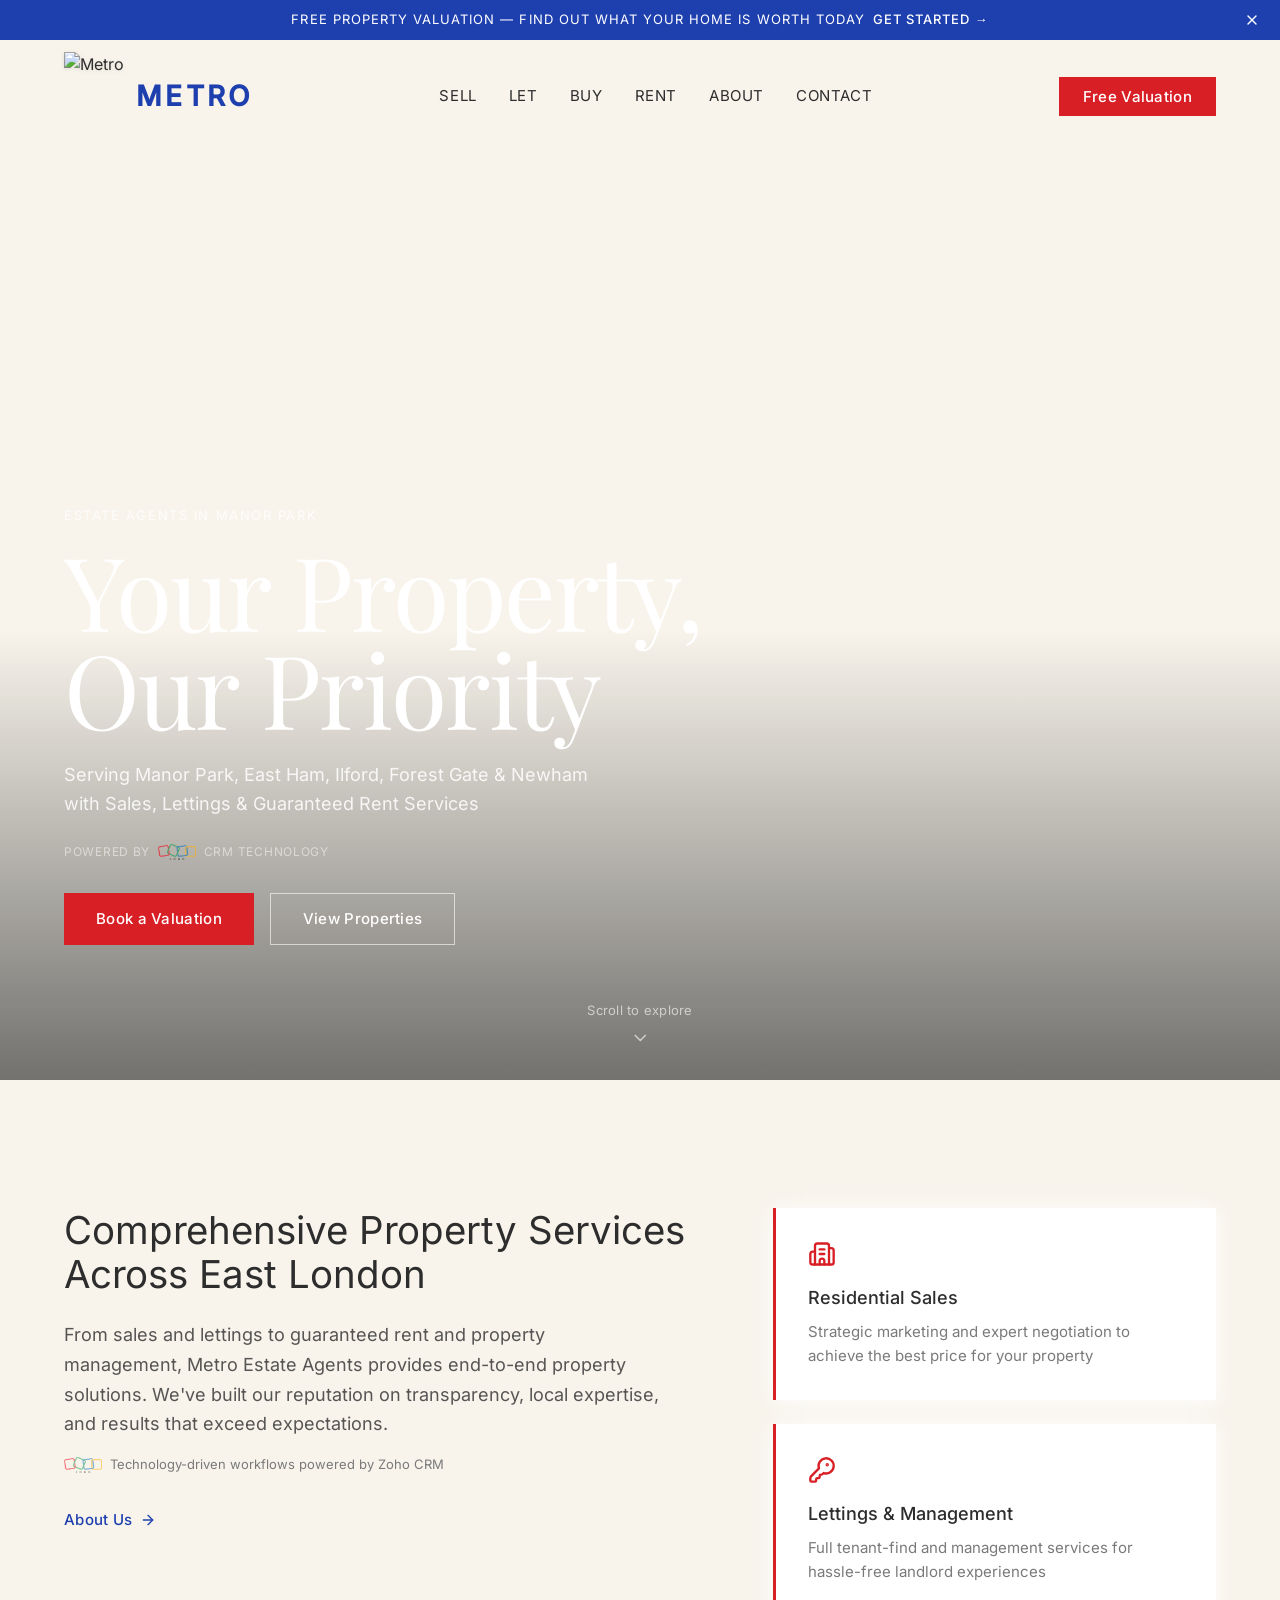
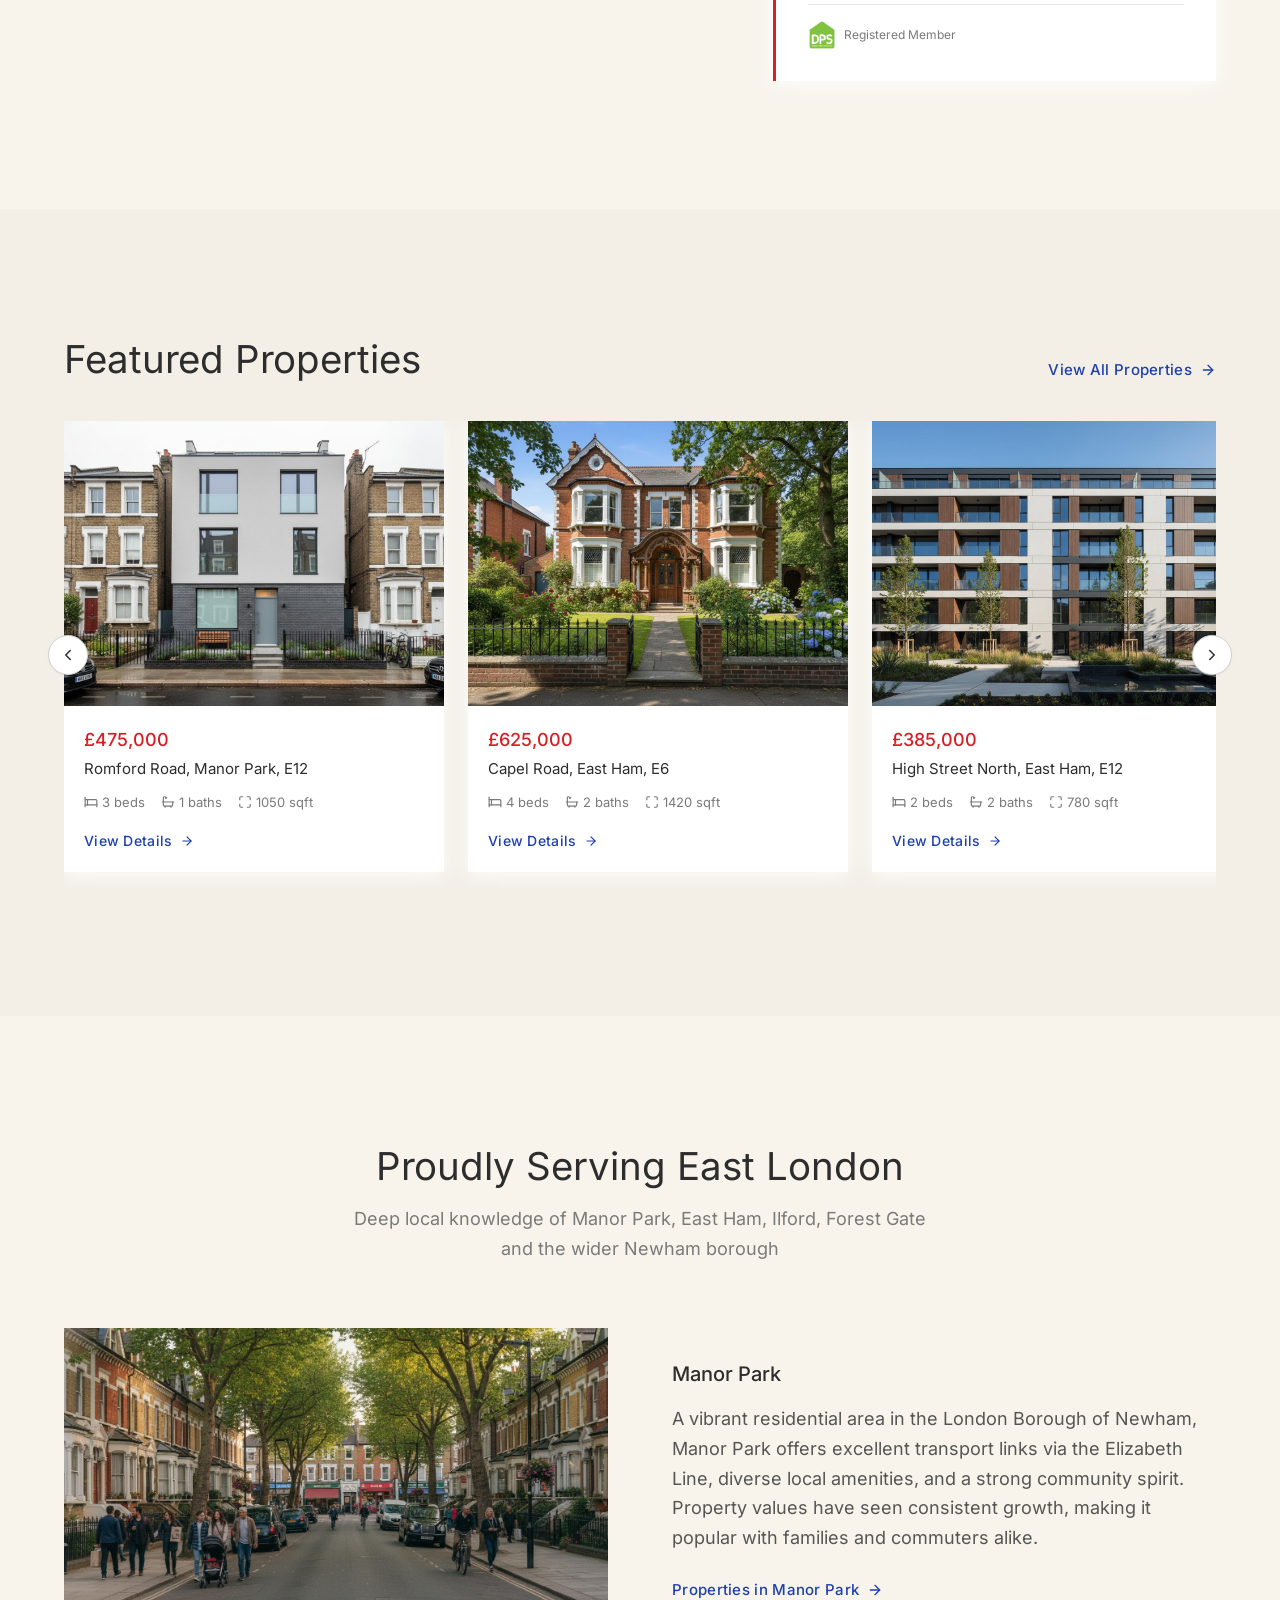
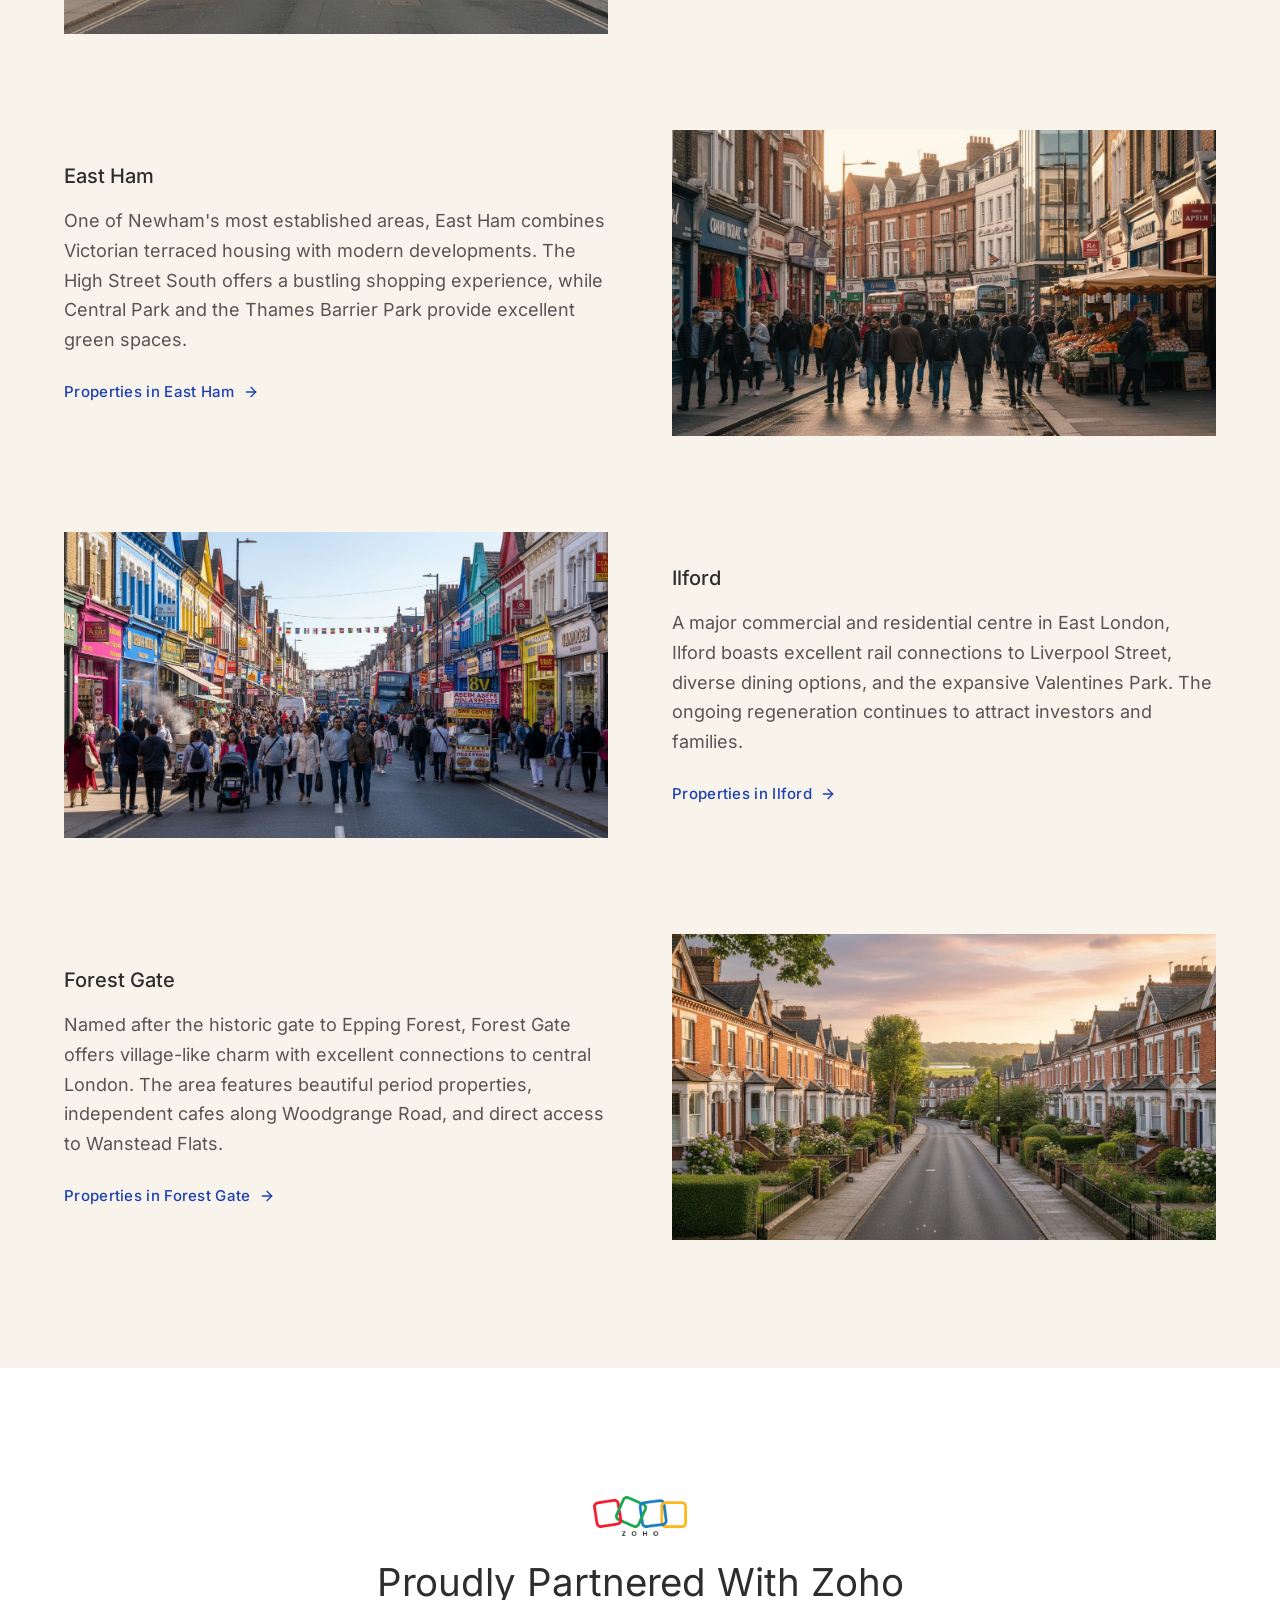
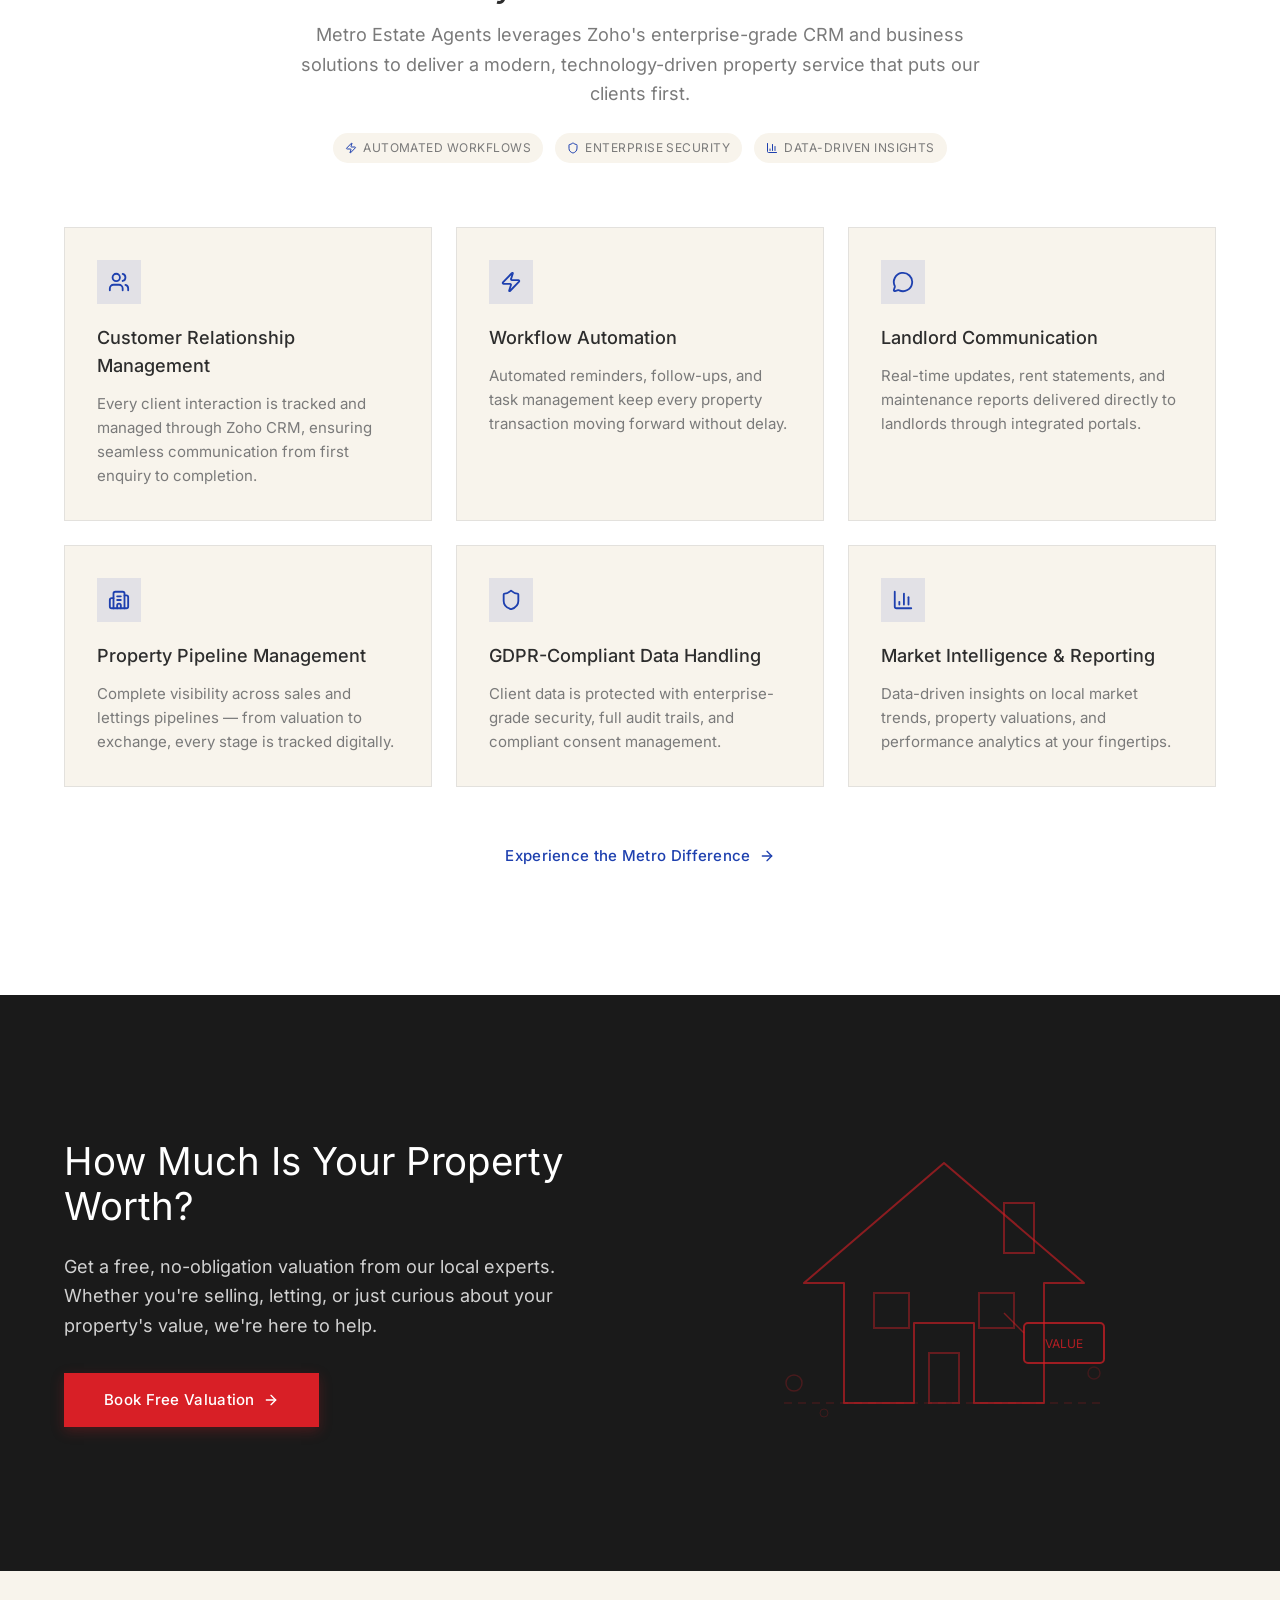
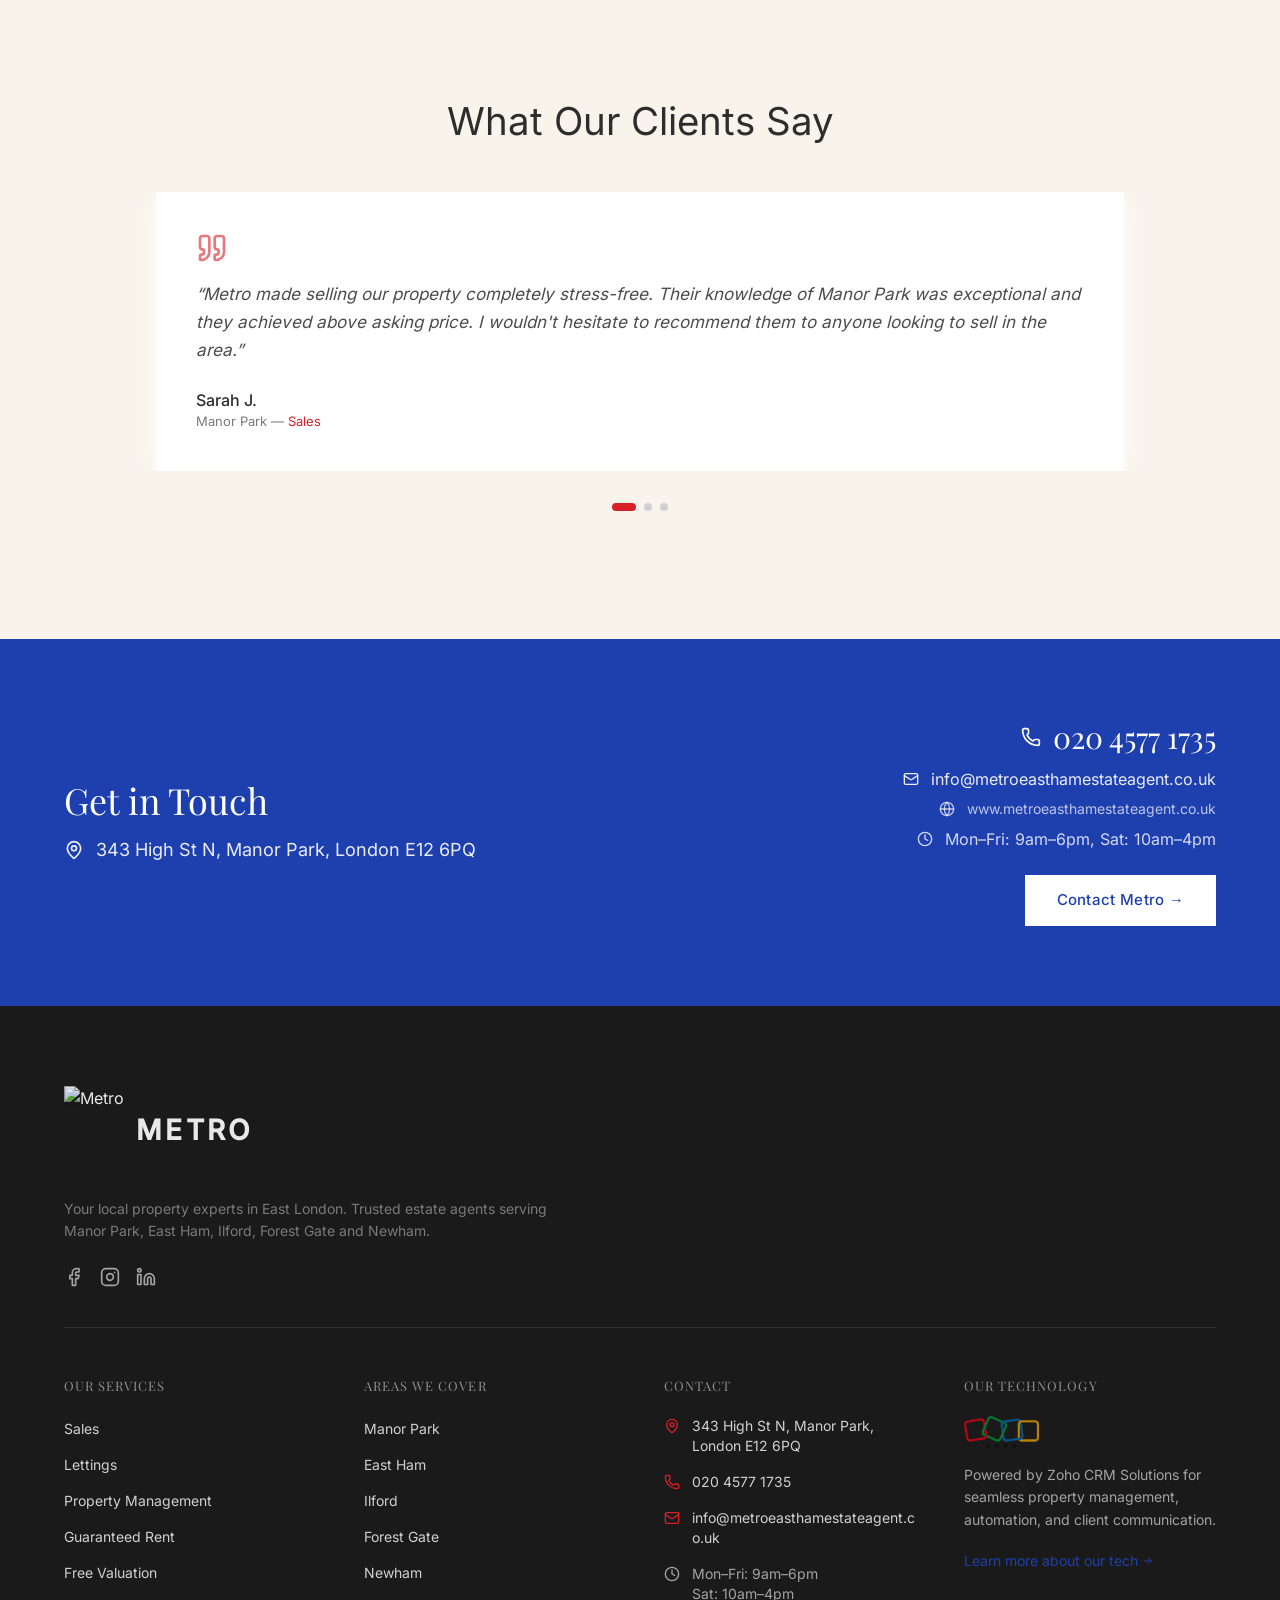
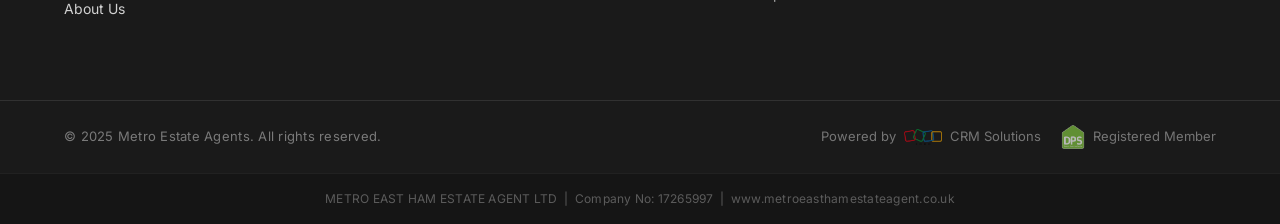
==== index.html @ 307a13f1 "Add files via upload" ====
<!doctype html>
<html lang="en">
  <head>
    <meta charset="UTF-8" />
    <meta name="viewport" content="width=device-width, initial-scale=1.0" />
    <title>Metro Estate Agents | www.metroeasthamestateagent.co.uk</title>
    <meta name="description" content="Metro Estate Agents - Guaranteed Rent Specialists serving Manor Park, East Ham, Ilford, Forest Gate & Newham. Sales, Lettings, Property Management." />
    <script type="module" crossorigin src="./assets/index-DKEzWFRJ.js"></script>
    <link rel="stylesheet" crossorigin href="./assets/index-CLXKfXa1.css">
  </head>
  <body>
    <div id="root"></div>
  </body>
</html>
---- assets/index-CLXKfXa1.css ----
@font-face{font-family:Playfair Display;font-style:normal;font-display:swap;font-weight:400;src:url(./playfair-display-cyrillic-400-normal-CjW2EstV.woff2) format("woff2"),url(./playfair-display-cyrillic-400-normal-ZiRag6zj.woff) format("woff");unicode-range:U+0301,U+0400-045F,U+0490-0491,U+04B0-04B1,U+2116}@font-face{font-family:Playfair Display;font-style:normal;font-display:swap;font-weight:400;src:url(./playfair-display-vietnamese-400-normal-BV2APVTb.woff2) format("woff2"),url(./playfair-display-vietnamese-400-normal-BbvUAu4N.woff) format("woff");unicode-range:U+0102-0103,U+0110-0111,U+0128-0129,U+0168-0169,U+01A0-01A1,U+01AF-01B0,U+0300-0301,U+0303-0304,U+0308-0309,U+0323,U+0329,U+1EA0-1EF9,U+20AB}@font-face{font-family:Playfair Display;font-style:normal;font-display:swap;font-weight:400;src:url(./playfair-display-latin-ext-400-normal-BxlSGspa.woff2) format("woff2"),url(./playfair-display-latin-ext-400-normal-qdZwdvNS.woff) format("woff");unicode-range:U+0100-02BA,U+02BD-02C5,U+02C7-02CC,U+02CE-02D7,U+02DD-02FF,U+0304,U+0308,U+0329,U+1D00-1DBF,U+1E00-1E9F,U+1EF2-1EFF,U+2020,U+20A0-20AB,U+20AD-20C0,U+2113,U+2C60-2C7F,U+A720-A7FF}@font-face{font-family:Playfair Display;font-style:normal;font-display:swap;font-weight:400;src:url(./playfair-display-latin-400-normal-CFtfchNt.woff2) format("woff2"),url(./playfair-display-latin-400-normal-DHYHbkg3.woff) format("woff");unicode-range:U+0000-00FF,U+0131,U+0152-0153,U+02BB-02BC,U+02C6,U+02DA,U+02DC,U+0304,U+0308,U+0329,U+2000-206F,U+20AC,U+2122,U+2191,U+2193,U+2212,U+2215,U+FEFF,U+FFFD}@font-face{font-family:Inter;font-style:normal;font-display:swap;font-weight:400;src:url(./inter-cyrillic-ext-400-normal-BQZuk6qB.woff2) format("woff2"),url(./inter-cyrillic-ext-400-normal-DQukG94-.woff) format("woff");unicode-range:U+0460-052F,U+1C80-1C8A,U+20B4,U+2DE0-2DFF,U+A640-A69F,U+FE2E-FE2F}@font-face{font-family:Inter;font-style:normal;font-display:swap;font-weight:400;src:url(./inter-cyrillic-400-normal-obahsSVq.woff2) format("woff2"),url(./inter-cyrillic-400-normal-HOLc17fK.woff) format("woff");unicode-range:U+0301,U+0400-045F,U+0490-0491,U+04B0-04B1,U+2116}@font-face{font-family:Inter;font-style:normal;font-display:swap;font-weight:400;src:url(./inter-greek-ext-400-normal-DGGRlc-M.woff2) format("woff2"),url(./inter-greek-ext-400-normal-KugGGMne.woff) format("woff");unicode-range:U+1F00-1FFF}@font-face{font-family:Inter;font-style:normal;font-display:swap;font-weight:400;src:url(./inter-greek-400-normal-B4URO6DV.woff2) format("woff2"),url(./inter-greek-400-normal-q2sYcFCs.woff) format("woff");unicode-range:U+0370-0377,U+037A-037F,U+0384-038A,U+038C,U+038E-03A1,U+03A3-03FF}@font-face{font-family:Inter;font-style:normal;font-display:swap;font-weight:400;src:url(./inter-vietnamese-400-normal-DMkecbls.woff2) format("woff2"),url(./inter-vietnamese-400-normal-Bbgyi5SW.woff) format("woff");unicode-range:U+0102-0103,U+0110-0111,U+0128-0129,U+0168-0169,U+01A0-01A1,U+01AF-01B0,U+0300-0301,U+0303-0304,U+0308-0309,U+0323,U+0329,U+1EA0-1EF9,U+20AB}@font-face{font-family:Inter;font-style:normal;font-display:swap;font-weight:400;src:url(./inter-latin-ext-400-normal-C1nco2VV.woff2) format("woff2"),url(./inter-latin-ext-400-normal-77YHD8bZ.woff) format("woff");unicode-range:U+0100-02BA,U+02BD-02C5,U+02C7-02CC,U+02CE-02D7,U+02DD-02FF,U+0304,U+0308,U+0329,U+1D00-1DBF,U+1E00-1E9F,U+1EF2-1EFF,U+2020,U+20A0-20AB,U+20AD-20C0,U+2113,U+2C60-2C7F,U+A720-A7FF}@font-face{font-family:Inter;font-style:normal;font-display:swap;font-weight:400;src:url(./inter-latin-400-normal-C38fXH4l.woff2) format("woff2"),url(./inter-latin-400-normal-CyCys3Eg.woff) format("woff");unicode-range:U+0000-00FF,U+0131,U+0152-0153,U+02BB-02BC,U+02C6,U+02DA,U+02DC,U+0304,U+0308,U+0329,U+2000-206F,U+20AC,U+2122,U+2191,U+2193,U+2212,U+2215,U+FEFF,U+FFFD}@font-face{font-family:Inter;font-style:normal;font-display:swap;font-weight:500;src:url(./inter-cyrillic-ext-500-normal-B0yAr1jD.woff2) format("woff2"),url(./inter-cyrillic-ext-500-normal-BmqWE9Dz.woff) format("woff");unicode-range:U+0460-052F,U+1C80-1C8A,U+20B4,U+2DE0-2DFF,U+A640-A69F,U+FE2E-FE2F}@font-face{font-family:Inter;font-style:normal;font-display:swap;font-weight:500;src:url(./inter-cyrillic-500-normal-BasfLYem.woff2) format("woff2"),url(./inter-cyrillic-500-normal-CxZf_p3X.woff) format("woff");unicode-range:U+0301,U+0400-045F,U+0490-0491,U+04B0-04B1,U+2116}@font-face{font-family:Inter;font-style:normal;font-display:swap;font-weight:500;src:url(./inter-greek-ext-500-normal-C4iEst2y.woff2) format("woff2"),url(./inter-greek-ext-500-normal-2j5mBUwD.woff) format("woff");unicode-range:U+1F00-1FFF}@font-face{font-family:Inter;font-style:normal;font-display:swap;font-weight:500;src:url(./inter-greek-500-normal-BIZE56-Y.woff2) format("woff2"),url(./inter-greek-500-normal-Xzm54t5V.woff) format("woff");unicode-range:U+0370-0377,U+037A-037F,U+0384-038A,U+038C,U+038E-03A1,U+03A3-03FF}@font-face{font-family:Inter;font-style:normal;font-display:swap;font-weight:500;src:url(./inter-vietnamese-500-normal-DOriooB6.woff2) format("woff2"),url(./inter-vietnamese-500-normal-mJboJaSs.woff) format("woff");unicode-range:U+0102-0103,U+0110-0111,U+0128-0129,U+0168-0169,U+01A0-01A1,U+01AF-01B0,U+0300-0301,U+0303-0304,U+0308-0309,U+0323,U+0329,U+1EA0-1EF9,U+20AB}@font-face{font-family:Inter;font-style:normal;font-display:swap;font-weight:500;src:url(./inter-latin-ext-500-normal-CV4jyFjo.woff2) format("woff2"),url(./inter-latin-ext-500-normal-BxGbmqWO.woff) format("woff");unicode-range:U+0100-02BA,U+02BD-02C5,U+02C7-02CC,U+02CE-02D7,U+02DD-02FF,U+0304,U+0308,U+0329,U+1D00-1DBF,U+1E00-1E9F,U+1EF2-1EFF,U+2020,U+20A0-20AB,U+20AD-20C0,U+2113,U+2C60-2C7F,U+A720-A7FF}@font-face{font-family:Inter;font-style:normal;font-display:swap;font-weight:500;src:url(./inter-latin-500-normal-Cerq10X2.woff2) format("woff2"),url(./inter-latin-500-normal-BL9OpVg8.woff) format("woff");unicode-range:U+0000-00FF,U+0131,U+0152-0153,U+02BB-02BC,U+02C6,U+02DA,U+02DC,U+0304,U+0308,U+0329,U+2000-206F,U+20AC,U+2122,U+2191,U+2193,U+2212,U+2215,U+FEFF,U+FFFD}*,:before,:after{--tw-border-spacing-x: 0;--tw-border-spacing-y: 0;--tw-translate-x: 0;--tw-translate-y: 0;--tw-rotate: 0;--tw-skew-x: 0;--tw-skew-y: 0;--tw-scale-x: 1;--tw-scale-y: 1;--tw-pan-x: ;--tw-pan-y: ;--tw-pinch-zoom: ;--tw-scroll-snap-strictness: proximity;--tw-gradient-from-position: ;--tw-gradient-via-position: ;--tw-gradient-to-position: ;--tw-ordinal: ;--tw-slashed-zero: ;--tw-numeric-figure: ;--tw-numeric-spacing: ;--tw-numeric-fraction: ;--tw-ring-inset: ;--tw-ring-offset-width: 0px;--tw-ring-offset-color: #fff;--tw-ring-color: rgb(59 130 246 / .5);--tw-ring-offset-shadow: 0 0 #0000;--tw-ring-shadow: 0 0 #0000;--tw-shadow: 0 0 #0000;--tw-shadow-colored: 0 0 #0000;--tw-blur: ;--tw-brightness: ;--tw-contrast: ;--tw-grayscale: ;--tw-hue-rotate: ;--tw-invert: ;--tw-saturate: ;--tw-sepia: ;--tw-drop-shadow: ;--tw-backdrop-blur: ;--tw-backdrop-brightness: ;--tw-backdrop-contrast: ;--tw-backdrop-grayscale: ;--tw-backdrop-hue-rotate: ;--tw-backdrop-invert: ;--tw-backdrop-opacity: ;--tw-backdrop-saturate: ;--tw-backdrop-sepia: ;--tw-contain-size: ;--tw-contain-layout: ;--tw-contain-paint: ;--tw-contain-style: }::backdrop{--tw-border-spacing-x: 0;--tw-border-spacing-y: 0;--tw-translate-x: 0;--tw-translate-y: 0;--tw-rotate: 0;--tw-skew-x: 0;--tw-skew-y: 0;--tw-scale-x: 1;--tw-scale-y: 1;--tw-pan-x: ;--tw-pan-y: ;--tw-pinch-zoom: ;--tw-scroll-snap-strictness: proximity;--tw-gradient-from-position: ;--tw-gradient-via-position: ;--tw-gradient-to-position: ;--tw-ordinal: ;--tw-slashed-zero: ;--tw-numeric-figure: ;--tw-numeric-spacing: ;--tw-numeric-fraction: ;--tw-ring-inset: ;--tw-ring-offset-width: 0px;--tw-ring-offset-color: #fff;--tw-ring-color: rgb(59 130 246 / .5);--tw-ring-offset-shadow: 0 0 #0000;--tw-ring-shadow: 0 0 #0000;--tw-shadow: 0 0 #0000;--tw-shadow-colored: 0 0 #0000;--tw-blur: ;--tw-brightness: ;--tw-contrast: ;--tw-grayscale: ;--tw-hue-rotate: ;--tw-invert: ;--tw-saturate: ;--tw-sepia: ;--tw-drop-shadow: ;--tw-backdrop-blur: ;--tw-backdrop-brightness: ;--tw-backdrop-contrast: ;--tw-backdrop-grayscale: ;--tw-backdrop-hue-rotate: ;--tw-backdrop-invert: ;--tw-backdrop-opacity: ;--tw-backdrop-saturate: ;--tw-backdrop-sepia: ;--tw-contain-size: ;--tw-contain-layout: ;--tw-contain-paint: ;--tw-contain-style: }*,:before,:after{box-sizing:border-box;border-width:0;border-style:solid;border-color:#e5e7eb}:before,:after{--tw-content: ""}html,:host{line-height:1.5;-webkit-text-size-adjust:100%;-moz-tab-size:4;-o-tab-size:4;tab-size:4;font-family:ui-sans-serif,system-ui,sans-serif,"Apple Color Emoji","Segoe UI Emoji",Segoe UI Symbol,"Noto Color Emoji";font-feature-settings:normal;font-variation-settings:normal;-webkit-tap-highlight-color:transparent}body{margin:0;line-height:inherit}hr{height:0;color:inherit;border-top-width:1px}abbr:where([title]){-webkit-text-decoration:underline dotted;text-decoration:underline dotted}h1,h2,h3,h4,h5,h6{font-size:inherit;font-weight:inherit}a{color:inherit;text-decoration:inherit}b,strong{font-weight:bolder}code,kbd,samp,pre{font-family:ui-monospace,SFMono-Regular,Menlo,Monaco,Consolas,Liberation Mono,Courier New,monospace;font-feature-settings:normal;font-variation-settings:normal;font-size:1em}small{font-size:80%}sub,sup{font-size:75%;line-height:0;position:relative;vertical-align:baseline}sub{bottom:-.25em}sup{top:-.5em}table{text-indent:0;border-color:inherit;border-collapse:collapse}button,input,optgroup,select,textarea{font-family:inherit;font-feature-settings:inherit;font-variation-settings:inherit;font-size:100%;font-weight:inherit;line-height:inherit;letter-spacing:inherit;color:inherit;margin:0;padding:0}button,select{text-transform:none}button,input:where([type=button]),input:where([type=reset]),input:where([type=submit]){-webkit-appearance:button;background-color:transparent;background-image:none}:-moz-focusring{outline:auto}:-moz-ui-invalid{box-shadow:none}progress{vertical-align:baseline}::-webkit-inner-spin-button,::-webkit-outer-spin-button{height:auto}[type=search]{-webkit-appearance:textfield;outline-offset:-2px}::-webkit-search-decoration{-webkit-appearance:none}::-webkit-file-upload-button{-webkit-appearance:button;font:inherit}summary{display:list-item}blockquote,dl,dd,h1,h2,h3,h4,h5,h6,hr,figure,p,pre{margin:0}fieldset{margin:0;padding:0}legend{padding:0}ol,ul,menu{list-style:none;margin:0;padding:0}dialog{padding:0}textarea{resize:vertical}input::-moz-placeholder,textarea::-moz-placeholder{opacity:1;color:#9ca3af}input::placeholder,textarea::placeholder{opacity:1;color:#9ca3af}button,[role=button]{cursor:pointer}:disabled{cursor:default}img,svg,video,canvas,audio,iframe,embed,object{display:block;vertical-align:middle}img,video{max-width:100%;height:auto}[hidden]:where(:not([hidden=until-found])){display:none}:root{--background: 40 33% 95%;--foreground: 0 0% 18%;--card: 0 0% 100%;--card-foreground: 0 0% 18%;--popover: 0 0% 100%;--popover-foreground: 0 0% 18%;--primary: 358 77% 48%;--primary-foreground: 0 0% 100%;--secondary: 40 20% 90%;--secondary-foreground: 0 0% 18%;--muted: 40 20% 90%;--muted-foreground: 0 0% 48%;--accent: 224 76% 40%;--accent-foreground: 0 0% 100%;--destructive: 0 84.2% 60.2%;--destructive-foreground: 0 0% 98%;--border: 0 0% 82%;--input: 0 0% 82%;--ring: 358 77% 48%;--radius: .125rem;--sidebar-background: 0 0% 98%;--sidebar-foreground: 0 0% 18%;--sidebar-primary: 358 77% 48%;--sidebar-primary-foreground: 0 0% 100%;--sidebar-accent: 224 76% 40%;--sidebar-accent-foreground: 0 0% 100%;--sidebar-border: 0 0% 82%;--sidebar-ring: 358 77% 48%}body{--tw-bg-opacity: 1;background-color:rgb(248 244 236 / var(--tw-bg-opacity, 1));font-family:Inter,sans-serif;--tw-text-opacity: 1;color:rgb(45 45 45 / var(--tw-text-opacity, 1));-webkit-font-smoothing:antialiased;-moz-osx-font-smoothing:grayscale;overflow-x:hidden}h1,h2,h3,h4,h5,h6{font-family:Playfair Display,serif}::-moz-selection{background-color:#1e40af33}::selection{background-color:#1e40af33}.\!container{width:100%!important}.container{width:100%}@media(min-width:640px){.\!container{max-width:640px!important}.container{max-width:640px}}@media(min-width:768px){.\!container{max-width:768px!important}.container{max-width:768px}}@media(min-width:1024px){.\!container{max-width:1024px!important}.container{max-width:1024px}}@media(min-width:1280px){.\!container{max-width:1280px!important}.container{max-width:1280px}}@media(min-width:1536px){.\!container{max-width:1536px!important}.container{max-width:1536px}}.section-padding{padding-top:clamp(5rem,10vw,10rem);padding-bottom:clamp(5rem,10vw,10rem)}.page-padding{padding-left:clamp(1.5rem,5vw,6rem);padding-right:clamp(1.5rem,5vw,6rem)}.btn-primary{display:inline-flex;align-items:center;justify-content:center;border-radius:calc(var(--radius) - 4px);--tw-bg-opacity: 1;background-color:rgb(216 31 38 / var(--tw-bg-opacity, 1));padding:.875rem 2rem;font-size:.9375rem;font-weight:500;letter-spacing:.02em;--tw-text-opacity: 1;color:rgb(255 255 255 / var(--tw-text-opacity, 1));transition-property:all;transition-timing-function:cubic-bezier(.4,0,.2,1);transition-duration:.2s;transition-timing-function:cubic-bezier(0,0,.2,1);animation-duration:.2s;animation-timing-function:cubic-bezier(0,0,.2,1)}.btn-primary:hover{--tw-translate-y: -1px;transform:translate(var(--tw-translate-x),var(--tw-translate-y)) rotate(var(--tw-rotate)) skew(var(--tw-skew-x)) skewY(var(--tw-skew-y)) scaleX(var(--tw-scale-x)) scaleY(var(--tw-scale-y));--tw-bg-opacity: 1;background-color:rgb(184 26 32 / var(--tw-bg-opacity, 1));box-shadow:0 4px 12px #d81f2640}.btn-outline{display:inline-flex;align-items:center;justify-content:center;border-radius:calc(var(--radius) - 4px);border-width:1px;border-color:#fff9;background-color:transparent;padding:.875rem 2rem;font-size:.9375rem;font-weight:500;letter-spacing:.02em;--tw-text-opacity: 1;color:rgb(255 255 255 / var(--tw-text-opacity, 1));transition-property:all;transition-timing-function:cubic-bezier(.4,0,.2,1);transition-duration:.2s;transition-timing-function:cubic-bezier(0,0,.2,1);animation-duration:.2s;animation-timing-function:cubic-bezier(0,0,.2,1)}.btn-outline:hover{--tw-border-opacity: 1;border-color:rgb(184 26 32 / var(--tw-border-opacity, 1));background-color:#d81f260d}.text-link{display:inline-flex;align-items:center;gap:.5rem;font-size:.9375rem;font-weight:500;letter-spacing:.02em;--tw-text-opacity: 1;color:rgb(30 64 175 / var(--tw-text-opacity, 1));transition-property:all;transition-timing-function:cubic-bezier(.4,0,.2,1);transition-duration:.2s;transition-timing-function:cubic-bezier(0,0,.2,1);animation-duration:.2s;animation-timing-function:cubic-bezier(0,0,.2,1)}.text-link:hover svg{--tw-translate-x: .25rem;transform:translate(var(--tw-translate-x),var(--tw-translate-y)) rotate(var(--tw-rotate)) skew(var(--tw-skew-x)) skewY(var(--tw-skew-y)) scaleX(var(--tw-scale-x)) scaleY(var(--tw-scale-y))}.nav-link{position:relative;font-size:.9375rem;text-transform:uppercase;letter-spacing:.04em;--tw-text-opacity: 1;color:rgb(45 45 45 / var(--tw-text-opacity, 1));transition-property:color,background-color,border-color,text-decoration-color,fill,stroke;transition-timing-function:cubic-bezier(.4,0,.2,1);transition-duration:.2s;animation-duration:.2s}.nav-link:after{content:"";position:absolute;bottom:0;left:0;height:.125rem;width:100%;transform-origin:left;--tw-scale-x: 0;transform:translate(var(--tw-translate-x),var(--tw-translate-y)) rotate(var(--tw-rotate)) skew(var(--tw-skew-x)) skewY(var(--tw-skew-y)) scaleX(var(--tw-scale-x)) scaleY(var(--tw-scale-y));--tw-bg-opacity: 1;background-color:rgb(216 31 38 / var(--tw-bg-opacity, 1));transition-property:transform;transition-timing-function:cubic-bezier(.4,0,.2,1);transition-duration:.3s;transition-timing-function:cubic-bezier(0,0,.2,1);animation-duration:.3s;animation-timing-function:cubic-bezier(0,0,.2,1)}.nav-link:hover:after{--tw-scale-x: 1;transform:translate(var(--tw-translate-x),var(--tw-translate-y)) rotate(var(--tw-rotate)) skew(var(--tw-skew-x)) skewY(var(--tw-skew-y)) scaleX(var(--tw-scale-x)) scaleY(var(--tw-scale-y))}.sr-only{position:absolute;width:1px;height:1px;padding:0;margin:-1px;overflow:hidden;clip:rect(0,0,0,0);white-space:nowrap;border-width:0}.pointer-events-none{pointer-events:none}.visible{visibility:visible}.invisible{visibility:hidden}.fixed{position:fixed}.absolute{position:absolute}.relative{position:relative}.sticky{position:sticky}.inset-0{inset:0}.inset-x-0{left:0;right:0}.inset-y-0{top:0;bottom:0}.-bottom-12{bottom:-3rem}.-left-12{left:-3rem}.-right-12{right:-3rem}.-top-12{top:-3rem}.bottom-0{bottom:0}.bottom-8{bottom:2rem}.left-0{left:0}.left-1\/2{left:50%}.left-2{left:.5rem}.left-\[50\%\]{left:50%}.right-0{right:0}.right-1{right:.25rem}.right-2{right:.5rem}.right-3{right:.75rem}.right-4{right:1rem}.top-0{top:0}.top-1\.5{top:.375rem}.top-1\/2{top:50%}.top-3\.5{top:.875rem}.top-4{top:1rem}.top-\[1px\]{top:1px}.top-\[50\%\]{top:50%}.top-\[60\%\]{top:60%}.top-full{top:100%}.isolate{isolation:isolate}.z-10{z-index:10}.z-20{z-index:20}.z-50{z-index:50}.z-\[1\]{z-index:1}.z-\[55\]{z-index:55}.z-\[60\]{z-index:60}.order-first{order:-9999}.order-last{order:9999}.col-start-2{grid-column-start:2}.row-span-2{grid-row:span 2 / span 2}.row-start-1{grid-row-start:1}.\!m-0{margin:0!important}.-mx-1{margin-left:-.25rem;margin-right:-.25rem}.-my-2{margin-top:-.5rem;margin-bottom:-.5rem}.mx-2{margin-left:.5rem;margin-right:.5rem}.mx-3\.5{margin-left:.875rem;margin-right:.875rem}.mx-auto{margin-left:auto;margin-right:auto}.my-0{margin-top:0;margin-bottom:0}.my-0\.5{margin-top:.125rem;margin-bottom:.125rem}.my-1{margin-top:.25rem;margin-bottom:.25rem}.-ml-4{margin-left:-1rem}.-mt-4{margin-top:-1rem}.mb-1{margin-bottom:.25rem}.mb-10{margin-bottom:2.5rem}.mb-12{margin-bottom:3rem}.mb-16{margin-bottom:4rem}.mb-2{margin-bottom:.5rem}.mb-3{margin-bottom:.75rem}.mb-4{margin-bottom:1rem}.mb-5{margin-bottom:1.25rem}.mb-6{margin-bottom:1.5rem}.mb-8{margin-bottom:2rem}.ml-1{margin-left:.25rem}.ml-2{margin-left:.5rem}.ml-4{margin-left:1rem}.ml-auto{margin-left:auto}.mt-0\.5{margin-top:.125rem}.mt-1{margin-top:.25rem}.mt-1\.5{margin-top:.375rem}.mt-14{margin-top:3.5rem}.mt-2{margin-top:.5rem}.mt-4{margin-top:1rem}.mt-6{margin-top:1.5rem}.mt-8{margin-top:2rem}.mt-auto{margin-top:auto}.line-clamp-1{overflow:hidden;display:-webkit-box;-webkit-box-orient:vertical;-webkit-line-clamp:1}.line-clamp-2{overflow:hidden;display:-webkit-box;-webkit-box-orient:vertical;-webkit-line-clamp:2}.block{display:block}.flex{display:flex}.inline-flex{display:inline-flex}.table{display:table}.table-caption{display:table-caption}.table-cell{display:table-cell}.table-row{display:table-row}.grid{display:grid}.hidden{display:none}.aspect-\[4\/3\]{aspect-ratio:4/3}.aspect-square{aspect-ratio:1 / 1}.aspect-video{aspect-ratio:16 / 9}.size-10{width:2.5rem;height:2.5rem}.size-2{width:.5rem;height:.5rem}.size-2\.5{width:.625rem;height:.625rem}.size-3{width:.75rem;height:.75rem}.size-3\.5{width:.875rem;height:.875rem}.size-4{width:1rem;height:1rem}.size-6{width:1.5rem;height:1.5rem}.size-7{width:1.75rem;height:1.75rem}.size-8{width:2rem;height:2rem}.size-9{width:2.25rem;height:2.25rem}.size-auto{width:auto;height:auto}.size-full{width:100%;height:100%}.h-1\.5{height:.375rem}.h-10{height:2.5rem}.h-11{height:2.75rem}.h-12{height:3rem}.h-2{height:.5rem}.h-2\.5{height:.625rem}.h-4{height:1rem}.h-5{height:1.25rem}.h-6{height:1.5rem}.h-7{height:1.75rem}.h-8{height:2rem}.h-9{height:2.25rem}.h-\[1\.15rem\]{height:1.15rem}.h-\[5\.5rem\]{height:5.5rem}.h-\[7rem\]{height:7rem}.h-\[calc\(100\%-1px\)\]{height:calc(100% - 1px)}.h-\[var\(--radix-navigation-menu-viewport-height\)\]{height:var(--radix-navigation-menu-viewport-height)}.h-\[var\(--radix-select-trigger-height\)\]{height:var(--radix-select-trigger-height)}.h-auto{height:auto}.h-full{height:100%}.h-px{height:1px}.h-svh{height:100svh}.max-h-\[300px\]{max-height:300px}.min-h-0{min-height:0px}.min-h-16{min-height:4rem}.min-h-4{min-height:1rem}.min-h-screen{min-height:100vh}.min-h-svh{min-height:100svh}.w-0{width:0px}.w-1{width:.25rem}.w-10{width:2.5rem}.w-11{width:2.75rem}.w-2{width:.5rem}.w-2\.5{width:.625rem}.w-3{width:.75rem}.w-3\/4{width:75%}.w-4{width:1rem}.w-5{width:1.25rem}.w-6{width:1.5rem}.w-64{width:16rem}.w-72{width:18rem}.w-8{width:2rem}.w-9{width:2.25rem}.w-\[100px\]{width:100px}.w-\[340px\]{width:340px}.w-auto{width:auto}.w-fit{width:-moz-fit-content;width:fit-content}.w-full{width:100%}.w-max{width:-moz-max-content;width:max-content}.w-px{width:1px}.min-w-0{min-width:0px}.min-w-10{min-width:2.5rem}.min-w-5{min-width:1.25rem}.min-w-8{min-width:2rem}.min-w-9{min-width:2.25rem}.min-w-\[12rem\]{min-width:12rem}.min-w-\[8rem\]{min-width:8rem}.min-w-\[var\(--radix-select-trigger-width\)\]{min-width:var(--radix-select-trigger-width)}.max-w-\[1000px\]{max-width:1000px}.max-w-\[400px\]{max-width:400px}.max-w-\[500px\]{max-width:500px}.max-w-\[560px\]{max-width:560px}.max-w-\[600px\]{max-width:600px}.max-w-\[680px\]{max-width:680px}.max-w-\[800px\]{max-width:800px}.max-w-\[calc\(100\%-2rem\)\]{max-width:calc(100% - 2rem)}.max-w-max{max-width:-moz-max-content;max-width:max-content}.max-w-sm{max-width:24rem}.flex-1{flex:1 1 0%}.flex-shrink-0,.shrink-0{flex-shrink:0}.grow{flex-grow:1}.grow-0{flex-grow:0}.basis-full{flex-basis:100%}.caption-bottom{caption-side:bottom}.border-collapse{border-collapse:collapse}.-translate-x-1\/2{--tw-translate-x: -50%;transform:translate(var(--tw-translate-x),var(--tw-translate-y)) rotate(var(--tw-rotate)) skew(var(--tw-skew-x)) skewY(var(--tw-skew-y)) scaleX(var(--tw-scale-x)) scaleY(var(--tw-scale-y))}.-translate-x-4{--tw-translate-x: -1rem;transform:translate(var(--tw-translate-x),var(--tw-translate-y)) rotate(var(--tw-rotate)) skew(var(--tw-skew-x)) skewY(var(--tw-skew-y)) scaleX(var(--tw-scale-x)) scaleY(var(--tw-scale-y))}.-translate-x-px{--tw-translate-x: -1px;transform:translate(var(--tw-translate-x),var(--tw-translate-y)) rotate(var(--tw-rotate)) skew(var(--tw-skew-x)) skewY(var(--tw-skew-y)) scaleX(var(--tw-scale-x)) scaleY(var(--tw-scale-y))}.-translate-y-1\/2{--tw-translate-y: -50%;transform:translate(var(--tw-translate-x),var(--tw-translate-y)) rotate(var(--tw-rotate)) skew(var(--tw-skew-x)) skewY(var(--tw-skew-y)) scaleX(var(--tw-scale-x)) scaleY(var(--tw-scale-y))}.translate-x-4{--tw-translate-x: 1rem;transform:translate(var(--tw-translate-x),var(--tw-translate-y)) rotate(var(--tw-rotate)) skew(var(--tw-skew-x)) skewY(var(--tw-skew-y)) scaleX(var(--tw-scale-x)) scaleY(var(--tw-scale-y))}.translate-x-\[-50\%\]{--tw-translate-x: -50%;transform:translate(var(--tw-translate-x),var(--tw-translate-y)) rotate(var(--tw-rotate)) skew(var(--tw-skew-x)) skewY(var(--tw-skew-y)) scaleX(var(--tw-scale-x)) scaleY(var(--tw-scale-y))}.translate-x-px{--tw-translate-x: 1px;transform:translate(var(--tw-translate-x),var(--tw-translate-y)) rotate(var(--tw-rotate)) skew(var(--tw-skew-x)) skewY(var(--tw-skew-y)) scaleX(var(--tw-scale-x)) scaleY(var(--tw-scale-y))}.translate-y-0\.5{--tw-translate-y: .125rem;transform:translate(var(--tw-translate-x),var(--tw-translate-y)) rotate(var(--tw-rotate)) skew(var(--tw-skew-x)) skewY(var(--tw-skew-y)) scaleX(var(--tw-scale-x)) scaleY(var(--tw-scale-y))}.translate-y-\[-50\%\]{--tw-translate-y: -50%;transform:translate(var(--tw-translate-x),var(--tw-translate-y)) rotate(var(--tw-rotate)) skew(var(--tw-skew-x)) skewY(var(--tw-skew-y)) scaleX(var(--tw-scale-x)) scaleY(var(--tw-scale-y))}.translate-y-\[calc\(-50\%_-_2px\)\]{--tw-translate-y: calc(-50% - 2px) ;transform:translate(var(--tw-translate-x),var(--tw-translate-y)) rotate(var(--tw-rotate)) skew(var(--tw-skew-x)) skewY(var(--tw-skew-y)) scaleX(var(--tw-scale-x)) scaleY(var(--tw-scale-y))}.rotate-45{--tw-rotate: 45deg;transform:translate(var(--tw-translate-x),var(--tw-translate-y)) rotate(var(--tw-rotate)) skew(var(--tw-skew-x)) skewY(var(--tw-skew-y)) scaleX(var(--tw-scale-x)) scaleY(var(--tw-scale-y))}.rotate-90{--tw-rotate: 90deg;transform:translate(var(--tw-translate-x),var(--tw-translate-y)) rotate(var(--tw-rotate)) skew(var(--tw-skew-x)) skewY(var(--tw-skew-y)) scaleX(var(--tw-scale-x)) scaleY(var(--tw-scale-y))}.transform{transform:translate(var(--tw-translate-x),var(--tw-translate-y)) rotate(var(--tw-rotate)) skew(var(--tw-skew-x)) skewY(var(--tw-skew-y)) scaleX(var(--tw-scale-x)) scaleY(var(--tw-scale-y))}@keyframes bounce{0%,to{transform:translateY(0);animation-timing-function:cubic-bezier(.8,0,1,1)}50%{transform:translateY(8px);animation-timing-function:cubic-bezier(0,0,.2,1)}}.animate-bounce{animation:bounce 2s ease-in-out infinite}@keyframes caret-blink{0%,70%,to{opacity:1}20%,50%{opacity:0}}.animate-caret-blink{animation:caret-blink 1.25s ease-out infinite}@keyframes pulse{50%{opacity:.5}}.animate-pulse{animation:pulse 2s cubic-bezier(.4,0,.6,1) infinite}@keyframes spin{to{transform:rotate(360deg)}}.animate-spin{animation:spin 1s linear infinite}.cursor-default{cursor:default}.cursor-text{cursor:text}.touch-none{touch-action:none}.select-none{-webkit-user-select:none;-moz-user-select:none;user-select:none}.resize-none{resize:none}.resize{resize:both}.snap-x{scroll-snap-type:x var(--tw-scroll-snap-strictness)}.snap-mandatory{--tw-scroll-snap-strictness: mandatory}.snap-start{scroll-snap-align:start}.scroll-my-1{scroll-margin-top:.25rem;scroll-margin-bottom:.25rem}.scroll-py-1{scroll-padding-top:.25rem;scroll-padding-bottom:.25rem}.list-disc{list-style-type:disc}.list-none{list-style-type:none}.auto-rows-min{grid-auto-rows:min-content}.grid-cols-1{grid-template-columns:repeat(1,minmax(0,1fr))}.grid-cols-\[0_1fr\]{grid-template-columns:0 1fr}.grid-rows-\[auto_auto\]{grid-template-rows:auto auto}.flex-row{flex-direction:row}.flex-col{flex-direction:column}.flex-col-reverse{flex-direction:column-reverse}.flex-wrap{flex-wrap:wrap}.place-content-center{place-content:center}.items-start{align-items:flex-start}.items-end{align-items:flex-end}.items-center{align-items:center}.items-stretch{align-items:stretch}.justify-start{justify-content:flex-start}.justify-end{justify-content:flex-end}.justify-center{justify-content:center}.justify-between{justify-content:space-between}.justify-items-start{justify-items:start}.gap-0\.5{gap:.125rem}.gap-1{gap:.25rem}.gap-1\.5{gap:.375rem}.gap-10{gap:2.5rem}.gap-12{gap:3rem}.gap-2{gap:.5rem}.gap-2\.5{gap:.625rem}.gap-3{gap:.75rem}.gap-4{gap:1rem}.gap-5{gap:1.25rem}.gap-6{gap:1.5rem}.gap-7{gap:1.75rem}.gap-8{gap:2rem}.gap-\[--spacing\(var\(--gap\)\)\]{gap:var(--spacing(var(--gap)))}.gap-y-0\.5{row-gap:.125rem}.space-y-16>:not([hidden])~:not([hidden]){--tw-space-y-reverse: 0;margin-top:calc(4rem * calc(1 - var(--tw-space-y-reverse)));margin-bottom:calc(4rem * var(--tw-space-y-reverse))}.space-y-3>:not([hidden])~:not([hidden]){--tw-space-y-reverse: 0;margin-top:calc(.75rem * calc(1 - var(--tw-space-y-reverse)));margin-bottom:calc(.75rem * var(--tw-space-y-reverse))}.space-y-4>:not([hidden])~:not([hidden]){--tw-space-y-reverse: 0;margin-top:calc(1rem * calc(1 - var(--tw-space-y-reverse)));margin-bottom:calc(1rem * var(--tw-space-y-reverse))}.self-start{align-self:flex-start}.self-stretch{align-self:stretch}.justify-self-end{justify-self:end}.overflow-auto{overflow:auto}.overflow-hidden{overflow:hidden}.overflow-x-auto{overflow-x:auto}.overflow-y-auto{overflow-y:auto}.overflow-x-hidden{overflow-x:hidden}.whitespace-nowrap{white-space:nowrap}.text-balance{text-wrap:balance}.break-words{overflow-wrap:break-word}.break-all{word-break:break-all}.rounded-\[2px\]{border-radius:2px}.rounded-\[4px\]{border-radius:4px}.rounded-\[calc\(var\(--radius\)-5px\)\]{border-radius:calc(var(--radius) - 5px)}.rounded-\[inherit\]{border-radius:inherit}.rounded-full{border-radius:9999px}.rounded-lg{border-radius:var(--radius)}.rounded-md{border-radius:calc(var(--radius) - 2px)}.rounded-none{border-radius:0}.rounded-sm{border-radius:calc(var(--radius) - 4px)}.rounded-xl{border-radius:calc(var(--radius) + 4px)}.rounded-xs{border-radius:calc(var(--radius) - 6px)}.rounded-l-md{border-top-left-radius:calc(var(--radius) - 2px);border-bottom-left-radius:calc(var(--radius) - 2px)}.rounded-r-md{border-top-right-radius:calc(var(--radius) - 2px);border-bottom-right-radius:calc(var(--radius) - 2px)}.rounded-tl-sm{border-top-left-radius:calc(var(--radius) - 4px)}.border{border-width:1px}.border-0{border-width:0px}.border-\[1\.5px\]{border-width:1.5px}.border-y{border-top-width:1px;border-bottom-width:1px}.border-b{border-bottom-width:1px}.border-l{border-left-width:1px}.border-l-\[3px\]{border-left-width:3px}.border-r{border-right-width:1px}.border-t{border-top-width:1px}.border-dashed{border-style:dashed}.border-border{border-color:hsl(var(--border))}.border-border\/50{border-color:hsl(var(--border) / .5)}.border-input{border-color:hsl(var(--input))}.border-metro-border{--tw-border-opacity: 1;border-color:rgb(208 208 208 / var(--tw-border-opacity, 1))}.border-metro-border\/50{border-color:#d0d0d080}.border-metro-red{--tw-border-opacity: 1;border-color:rgb(216 31 38 / var(--tw-border-opacity, 1))}.border-primary{border-color:hsl(var(--primary))}.border-sidebar-border{border-color:hsl(var(--sidebar-border))}.border-transparent{border-color:transparent}.border-white\/10{border-color:#ffffff1a}.border-white\/5{border-color:#ffffff0d}.border-l-transparent{border-left-color:transparent}.border-t-transparent{border-top-color:transparent}.bg-accent{background-color:hsl(var(--accent))}.bg-background{background-color:hsl(var(--background))}.bg-black\/20{background-color:#0003}.bg-black\/50{background-color:#00000080}.bg-border{background-color:hsl(var(--border))}.bg-card{background-color:hsl(var(--card))}.bg-destructive{--tw-bg-opacity: 1;background-color:hsl(var(--destructive) / var(--tw-bg-opacity, 1))}.bg-foreground{background-color:hsl(var(--foreground))}.bg-input{background-color:hsl(var(--input))}.bg-metro-blue{--tw-bg-opacity: 1;background-color:rgb(30 64 175 / var(--tw-bg-opacity, 1))}.bg-metro-blue\/10{background-color:#1e40af1a}.bg-metro-border{--tw-bg-opacity: 1;background-color:rgb(208 208 208 / var(--tw-bg-opacity, 1))}.bg-metro-cream{--tw-bg-opacity: 1;background-color:rgb(248 244 236 / var(--tw-bg-opacity, 1))}.bg-metro-cream-dark{--tw-bg-opacity: 1;background-color:rgb(243 239 231 / var(--tw-bg-opacity, 1))}.bg-metro-cream\/95{background-color:#f8f4ecf2}.bg-metro-dark{--tw-bg-opacity: 1;background-color:rgb(26 26 26 / var(--tw-bg-opacity, 1))}.bg-metro-red{--tw-bg-opacity: 1;background-color:rgb(216 31 38 / var(--tw-bg-opacity, 1))}.bg-muted{background-color:hsl(var(--muted))}.bg-muted\/50{background-color:hsl(var(--muted) / .5)}.bg-popover{background-color:hsl(var(--popover))}.bg-primary{background-color:hsl(var(--primary))}.bg-primary\/20{background-color:hsl(var(--primary) / .2)}.bg-secondary{background-color:hsl(var(--secondary))}.bg-sidebar{background-color:hsl(var(--sidebar-background))}.bg-sidebar-border{background-color:hsl(var(--sidebar-border))}.bg-transparent{background-color:transparent}.bg-white{--tw-bg-opacity: 1;background-color:rgb(255 255 255 / var(--tw-bg-opacity, 1))}.fill-current{fill:currentColor}.fill-foreground{fill:hsl(var(--foreground))}.fill-primary{fill:hsl(var(--primary))}.object-contain{-o-object-fit:contain;object-fit:contain}.object-cover{-o-object-fit:cover;object-fit:cover}.p-0{padding:0}.p-1{padding:.25rem}.p-2{padding:.5rem}.p-3{padding:.75rem}.p-4{padding:1rem}.p-5{padding:1.25rem}.p-6{padding:1.5rem}.p-8{padding:2rem}.p-\[3px\]{padding:3px}.p-px{padding:1px}.px-1{padding-left:.25rem;padding-right:.25rem}.px-1\.5{padding-left:.375rem;padding-right:.375rem}.px-10{padding-left:2.5rem;padding-right:2.5rem}.px-2{padding-left:.5rem;padding-right:.5rem}.px-2\.5{padding-left:.625rem;padding-right:.625rem}.px-3{padding-left:.75rem;padding-right:.75rem}.px-4{padding-left:1rem;padding-right:1rem}.px-6{padding-left:1.5rem;padding-right:1.5rem}.px-8{padding-left:2rem;padding-right:2rem}.py-0\.5{padding-top:.125rem;padding-bottom:.125rem}.py-1{padding-top:.25rem;padding-bottom:.25rem}.py-1\.5{padding-top:.375rem;padding-bottom:.375rem}.py-16{padding-top:4rem;padding-bottom:4rem}.py-2{padding-top:.5rem;padding-bottom:.5rem}.py-2\.5{padding-top:.625rem;padding-bottom:.625rem}.py-3{padding-top:.75rem;padding-bottom:.75rem}.py-3\.5{padding-top:.875rem;padding-bottom:.875rem}.py-4{padding-top:1rem;padding-bottom:1rem}.py-6{padding-top:1.5rem;padding-bottom:1.5rem}.pb-10{padding-bottom:2.5rem}.pb-3{padding-bottom:.75rem}.pb-4{padding-bottom:1rem}.pl-2{padding-left:.5rem}.pl-3{padding-left:.75rem}.pl-4{padding-left:1rem}.pl-8{padding-left:2rem}.pr-1{padding-right:.25rem}.pr-2{padding-right:.5rem}.pr-2\.5{padding-right:.625rem}.pr-3{padding-right:.75rem}.pr-8{padding-right:2rem}.pt-0{padding-top:0}.pt-3{padding-top:.75rem}.pt-4{padding-top:1rem}.text-left{text-align:left}.text-center{text-align:center}.align-middle{vertical-align:middle}.font-body{font-family:Inter,sans-serif}.font-display{font-family:Playfair Display,serif}.font-mono{font-family:ui-monospace,SFMono-Regular,Menlo,Monaco,Consolas,Liberation Mono,Courier New,monospace}.font-sans{font-family:ui-sans-serif,system-ui,sans-serif,"Apple Color Emoji","Segoe UI Emoji",Segoe UI Symbol,"Noto Color Emoji"}.text-2xl{font-size:1.5rem;line-height:2rem}.text-3xl{font-size:1.875rem;line-height:2.25rem}.text-\[0\.75rem\]{font-size:.75rem}.text-\[0\.8125rem\]{font-size:.8125rem}.text-\[0\.8rem\]{font-size:.8rem}.text-\[0\.9375rem\]{font-size:.9375rem}.text-\[1\.0625rem\]{font-size:1.0625rem}.text-\[1\.125rem\]{font-size:1.125rem}.text-\[1\.75rem\]{font-size:1.75rem}.text-base{font-size:1rem;line-height:1.5rem}.text-lg{font-size:1.125rem;line-height:1.75rem}.text-sm{font-size:.875rem;line-height:1.25rem}.text-sm\/relaxed{font-size:.875rem;line-height:1.625}.text-xl{font-size:1.25rem;line-height:1.75rem}.text-xs{font-size:.75rem;line-height:1rem}.font-bold{font-weight:700}.font-medium{font-weight:500}.font-normal{font-weight:400}.font-semibold{font-weight:600}.uppercase{text-transform:uppercase}.italic{font-style:italic}.tabular-nums{--tw-numeric-spacing: tabular-nums;font-variant-numeric:var(--tw-ordinal) var(--tw-slashed-zero) var(--tw-numeric-figure) var(--tw-numeric-spacing) var(--tw-numeric-fraction)}.leading-\[0\.95\]{line-height:.95}.leading-\[1\.65\]{line-height:1.65}.leading-\[1\.6\]{line-height:1.6}.leading-none{line-height:1}.leading-normal{line-height:1.5}.leading-relaxed{line-height:1.625}.leading-snug{line-height:1.375}.tracking-\[-0\.02em\]{letter-spacing:-.02em}.tracking-\[0\.02em\]{letter-spacing:.02em}.tracking-\[0\.04em\]{letter-spacing:.04em}.tracking-\[0\.06em\]{letter-spacing:.06em}.tracking-\[0\.08em\]{letter-spacing:.08em}.tracking-\[0\.12em\]{letter-spacing:.12em}.tracking-tight{letter-spacing:-.025em}.tracking-widest{letter-spacing:.1em}.text-accent-foreground{color:hsl(var(--accent-foreground))}.text-background{color:hsl(var(--background))}.text-card-foreground{color:hsl(var(--card-foreground))}.text-current{color:currentColor}.text-destructive{--tw-text-opacity: 1;color:hsl(var(--destructive) / var(--tw-text-opacity, 1))}.text-foreground{color:hsl(var(--foreground))}.text-metro-blue{--tw-text-opacity: 1;color:rgb(30 64 175 / var(--tw-text-opacity, 1))}.text-metro-charcoal{--tw-text-opacity: 1;color:rgb(45 45 45 / var(--tw-text-opacity, 1))}.text-metro-charcoal\/80{color:#2d2d2dcc}.text-metro-charcoal\/85{color:#2d2d2dd9}.text-metro-red{--tw-text-opacity: 1;color:rgb(216 31 38 / var(--tw-text-opacity, 1))}.text-metro-text-secondary{--tw-text-opacity: 1;color:rgb(122 122 122 / var(--tw-text-opacity, 1))}.text-muted-foreground{color:hsl(var(--muted-foreground))}.text-popover-foreground{color:hsl(var(--popover-foreground))}.text-primary{color:hsl(var(--primary))}.text-primary-foreground{color:hsl(var(--primary-foreground))}.text-secondary-foreground{color:hsl(var(--secondary-foreground))}.text-sidebar-foreground{color:hsl(var(--sidebar-foreground))}.text-sidebar-foreground\/70{color:hsl(var(--sidebar-foreground) / .7)}.text-white{--tw-text-opacity: 1;color:rgb(255 255 255 / var(--tw-text-opacity, 1))}.text-white\/30{color:#ffffff4d}.text-white\/40{color:#fff6}.text-white\/50{color:#ffffff80}.text-white\/60{color:#fff9}.text-white\/70{color:#ffffffb3}.text-white\/80{color:#fffc}.text-white\/85{color:#ffffffd9}.text-white\/90{color:#ffffffe6}.underline-offset-4{text-underline-offset:4px}.opacity-0{opacity:0}.opacity-50{opacity:.5}.opacity-60{opacity:.6}.opacity-70{opacity:.7}.opacity-90{opacity:.9}.shadow{--tw-shadow: 0 1px 3px 0 rgb(0 0 0 / .1), 0 1px 2px -1px rgb(0 0 0 / .1);--tw-shadow-colored: 0 1px 3px 0 var(--tw-shadow-color), 0 1px 2px -1px var(--tw-shadow-color);box-shadow:var(--tw-ring-offset-shadow, 0 0 #0000),var(--tw-ring-shadow, 0 0 #0000),var(--tw-shadow)}.shadow-\[0_0_0_1px_hsl\(var\(--sidebar-border\)\)\]{--tw-shadow: 0 0 0 1px hsl(var(--sidebar-border));--tw-shadow-colored: 0 0 0 1px var(--tw-shadow-color);box-shadow:var(--tw-ring-offset-shadow, 0 0 #0000),var(--tw-ring-shadow, 0 0 #0000),var(--tw-shadow)}.shadow-\[0_1px_0_rgba\(0\,0\,0\,0\.05\)\]{--tw-shadow: 0 1px 0 rgba(0,0,0,.05);--tw-shadow-colored: 0 1px 0 var(--tw-shadow-color);box-shadow:var(--tw-ring-offset-shadow, 0 0 #0000),var(--tw-ring-shadow, 0 0 #0000),var(--tw-shadow)}.shadow-card{--tw-shadow: 0 2px 20px rgba(0,0,0,.04);--tw-shadow-colored: 0 2px 20px var(--tw-shadow-color);box-shadow:var(--tw-ring-offset-shadow, 0 0 #0000),var(--tw-ring-shadow, 0 0 #0000),var(--tw-shadow)}.shadow-lg{--tw-shadow: 0 10px 15px -3px rgb(0 0 0 / .1), 0 4px 6px -4px rgb(0 0 0 / .1);--tw-shadow-colored: 0 10px 15px -3px var(--tw-shadow-color), 0 4px 6px -4px var(--tw-shadow-color);box-shadow:var(--tw-ring-offset-shadow, 0 0 #0000),var(--tw-ring-shadow, 0 0 #0000),var(--tw-shadow)}.shadow-md{--tw-shadow: 0 4px 6px -1px rgb(0 0 0 / .1), 0 2px 4px -2px rgb(0 0 0 / .1);--tw-shadow-colored: 0 4px 6px -1px var(--tw-shadow-color), 0 2px 4px -2px var(--tw-shadow-color);box-shadow:var(--tw-ring-offset-shadow, 0 0 #0000),var(--tw-ring-shadow, 0 0 #0000),var(--tw-shadow)}.shadow-none{--tw-shadow: 0 0 #0000;--tw-shadow-colored: 0 0 #0000;box-shadow:var(--tw-ring-offset-shadow, 0 0 #0000),var(--tw-ring-shadow, 0 0 #0000),var(--tw-shadow)}.shadow-sm{--tw-shadow: 0 1px 2px 0 rgb(0 0 0 / .05);--tw-shadow-colored: 0 1px 2px 0 var(--tw-shadow-color);box-shadow:var(--tw-ring-offset-shadow, 0 0 #0000),var(--tw-ring-shadow, 0 0 #0000),var(--tw-shadow)}.shadow-xl{--tw-shadow: 0 20px 25px -5px rgb(0 0 0 / .1), 0 8px 10px -6px rgb(0 0 0 / .1);--tw-shadow-colored: 0 20px 25px -5px var(--tw-shadow-color), 0 8px 10px -6px var(--tw-shadow-color);box-shadow:var(--tw-ring-offset-shadow, 0 0 #0000),var(--tw-ring-shadow, 0 0 #0000),var(--tw-shadow)}.shadow-xs{--tw-shadow: 0 1px 2px 0 rgb(0 0 0 / .05);--tw-shadow-colored: 0 1px 2px 0 var(--tw-shadow-color);box-shadow:var(--tw-ring-offset-shadow, 0 0 #0000),var(--tw-ring-shadow, 0 0 #0000),var(--tw-shadow)}.shadow-card{--tw-shadow-color: hsl(var(--card));--tw-shadow: var(--tw-shadow-colored)}.outline-none{outline:2px solid transparent;outline-offset:2px}.outline{outline-style:solid}.ring-0{--tw-ring-offset-shadow: var(--tw-ring-inset) 0 0 0 var(--tw-ring-offset-width) var(--tw-ring-offset-color);--tw-ring-shadow: var(--tw-ring-inset) 0 0 0 calc(0px + var(--tw-ring-offset-width)) var(--tw-ring-color);box-shadow:var(--tw-ring-offset-shadow),var(--tw-ring-shadow),var(--tw-shadow, 0 0 #0000)}.ring-ring\/50{--tw-ring-color: hsl(var(--ring) / .5)}.ring-sidebar-ring{--tw-ring-color: hsl(var(--sidebar-ring))}.ring-offset-background{--tw-ring-offset-color: hsl(var(--background))}.drop-shadow{--tw-drop-shadow: drop-shadow(0 1px 2px rgb(0 0 0 / .1)) drop-shadow(0 1px 1px rgb(0 0 0 / .06));filter:var(--tw-blur) var(--tw-brightness) var(--tw-contrast) var(--tw-grayscale) var(--tw-hue-rotate) var(--tw-invert) var(--tw-saturate) var(--tw-sepia) var(--tw-drop-shadow)}.filter{filter:var(--tw-blur) var(--tw-brightness) var(--tw-contrast) var(--tw-grayscale) var(--tw-hue-rotate) var(--tw-invert) var(--tw-saturate) var(--tw-sepia) var(--tw-drop-shadow)}.backdrop-blur-xl{--tw-backdrop-blur: blur(24px);-webkit-backdrop-filter:var(--tw-backdrop-blur) var(--tw-backdrop-brightness) var(--tw-backdrop-contrast) var(--tw-backdrop-grayscale) var(--tw-backdrop-hue-rotate) var(--tw-backdrop-invert) var(--tw-backdrop-opacity) var(--tw-backdrop-saturate) var(--tw-backdrop-sepia);backdrop-filter:var(--tw-backdrop-blur) var(--tw-backdrop-brightness) var(--tw-backdrop-contrast) var(--tw-backdrop-grayscale) var(--tw-backdrop-hue-rotate) var(--tw-backdrop-invert) var(--tw-backdrop-opacity) var(--tw-backdrop-saturate) var(--tw-backdrop-sepia)}.transition{transition-property:color,background-color,border-color,text-decoration-color,fill,stroke,opacity,box-shadow,transform,filter,backdrop-filter;transition-timing-function:cubic-bezier(.4,0,.2,1);transition-duration:.15s}.transition-\[color\,box-shadow\]{transition-property:color,box-shadow;transition-timing-function:cubic-bezier(.4,0,.2,1);transition-duration:.15s}.transition-\[left\,right\,width\]{transition-property:left,right,width;transition-timing-function:cubic-bezier(.4,0,.2,1);transition-duration:.15s}.transition-\[margin\,opacity\]{transition-property:margin,opacity;transition-timing-function:cubic-bezier(.4,0,.2,1);transition-duration:.15s}.transition-\[width\,height\,padding\]{transition-property:width,height,padding;transition-timing-function:cubic-bezier(.4,0,.2,1);transition-duration:.15s}.transition-\[width\]{transition-property:width;transition-timing-function:cubic-bezier(.4,0,.2,1);transition-duration:.15s}.transition-all{transition-property:all;transition-timing-function:cubic-bezier(.4,0,.2,1);transition-duration:.15s}.transition-colors{transition-property:color,background-color,border-color,text-decoration-color,fill,stroke;transition-timing-function:cubic-bezier(.4,0,.2,1);transition-duration:.15s}.transition-none{transition-property:none}.transition-opacity{transition-property:opacity;transition-timing-function:cubic-bezier(.4,0,.2,1);transition-duration:.15s}.transition-shadow{transition-property:box-shadow;transition-timing-function:cubic-bezier(.4,0,.2,1);transition-duration:.15s}.transition-transform{transition-property:transform;transition-timing-function:cubic-bezier(.4,0,.2,1);transition-duration:.15s}.duration-100{transition-duration:.1s}.duration-1000{transition-duration:1s}.duration-200{transition-duration:.2s}.duration-300{transition-duration:.3s}.duration-500{transition-duration:.5s}.ease-in-out{transition-timing-function:cubic-bezier(.4,0,.2,1)}.ease-linear{transition-timing-function:linear}.ease-out{transition-timing-function:cubic-bezier(0,0,.2,1)}@keyframes enter{0%{opacity:var(--tw-enter-opacity, 1);transform:translate3d(var(--tw-enter-translate-x, 0),var(--tw-enter-translate-y, 0),0) scale3d(var(--tw-enter-scale, 1),var(--tw-enter-scale, 1),var(--tw-enter-scale, 1)) rotate(var(--tw-enter-rotate, 0))}}@keyframes exit{to{opacity:var(--tw-exit-opacity, 1);transform:translate3d(var(--tw-exit-translate-x, 0),var(--tw-exit-translate-y, 0),0) scale3d(var(--tw-exit-scale, 1),var(--tw-exit-scale, 1),var(--tw-exit-scale, 1)) rotate(var(--tw-exit-rotate, 0))}}.animate-in{animation-name:enter;animation-duration:.15s;--tw-enter-opacity: initial;--tw-enter-scale: initial;--tw-enter-rotate: initial;--tw-enter-translate-x: initial;--tw-enter-translate-y: initial}.fade-in-0{--tw-enter-opacity: 0}.zoom-in-95{--tw-enter-scale: .95}.duration-100{animation-duration:.1s}.duration-1000{animation-duration:1s}.duration-200{animation-duration:.2s}.duration-300{animation-duration:.3s}.duration-500{animation-duration:.5s}.ease-in-out{animation-timing-function:cubic-bezier(.4,0,.2,1)}.ease-linear{animation-timing-function:linear}.ease-out{animation-timing-function:cubic-bezier(0,0,.2,1)}.no-scrollbar::-webkit-scrollbar{display:none}.no-scrollbar{-ms-overflow-style:none;scrollbar-width:none}.\[--cell-size\:--spacing\(8\)\]{--cell-size: var(--spacing(8))}.selection\:bg-primary *::-moz-selection{background-color:hsl(var(--primary))}.selection\:bg-primary *::selection{background-color:hsl(var(--primary))}.selection\:text-primary-foreground *::-moz-selection{color:hsl(var(--primary-foreground))}.selection\:text-primary-foreground *::selection{color:hsl(var(--primary-foreground))}.selection\:bg-primary::-moz-selection{background-color:hsl(var(--primary))}.selection\:bg-primary::selection{background-color:hsl(var(--primary))}.selection\:text-primary-foreground::-moz-selection{color:hsl(var(--primary-foreground))}.selection\:text-primary-foreground::selection{color:hsl(var(--primary-foreground))}.file\:inline-flex::file-selector-button{display:inline-flex}.file\:h-7::file-selector-button{height:1.75rem}.file\:border-0::file-selector-button{border-width:0px}.file\:bg-transparent::file-selector-button{background-color:transparent}.file\:text-sm::file-selector-button{font-size:.875rem;line-height:1.25rem}.file\:font-medium::file-selector-button{font-weight:500}.file\:text-foreground::file-selector-button{color:hsl(var(--foreground))}.placeholder\:text-muted-foreground::-moz-placeholder{color:hsl(var(--muted-foreground))}.placeholder\:text-muted-foreground::placeholder{color:hsl(var(--muted-foreground))}.after\:absolute:after{content:var(--tw-content);position:absolute}.after\:-inset-2:after{content:var(--tw-content);inset:-.5rem}.after\:inset-y-0:after{content:var(--tw-content);top:0;bottom:0}.after\:left-1\/2:after{content:var(--tw-content);left:50%}.after\:w-1:after{content:var(--tw-content);width:.25rem}.after\:w-\[2px\]:after{content:var(--tw-content);width:2px}.after\:-translate-x-1\/2:after{content:var(--tw-content);--tw-translate-x: -50%;transform:translate(var(--tw-translate-x),var(--tw-translate-y)) rotate(var(--tw-rotate)) skew(var(--tw-skew-x)) skewY(var(--tw-skew-y)) scaleX(var(--tw-scale-x)) scaleY(var(--tw-scale-y))}.first\:rounded-l-md:first-child{border-top-left-radius:calc(var(--radius) - 2px);border-bottom-left-radius:calc(var(--radius) - 2px)}.first\:border-l:first-child{border-left-width:1px}.last\:mt-0:last-child{margin-top:0}.last\:rounded-r-md:last-child{border-top-right-radius:calc(var(--radius) - 2px);border-bottom-right-radius:calc(var(--radius) - 2px)}.last\:border-b-0:last-child{border-bottom-width:0px}.hover\:-translate-y-\[1px\]:hover{--tw-translate-y: -1px;transform:translate(var(--tw-translate-x),var(--tw-translate-y)) rotate(var(--tw-rotate)) skew(var(--tw-skew-x)) skewY(var(--tw-skew-y)) scaleX(var(--tw-scale-x)) scaleY(var(--tw-scale-y))}.hover\:border-metro-blue\/30:hover{border-color:#1e40af4d}.hover\:bg-accent:hover{background-color:hsl(var(--accent))}.hover\:bg-destructive\/90:hover{background-color:hsl(var(--destructive) / .9)}.hover\:bg-metro-cream:hover{--tw-bg-opacity: 1;background-color:rgb(248 244 236 / var(--tw-bg-opacity, 1))}.hover\:bg-metro-red-hover:hover{--tw-bg-opacity: 1;background-color:rgb(184 26 32 / var(--tw-bg-opacity, 1))}.hover\:bg-metro-text-secondary:hover{--tw-bg-opacity: 1;background-color:rgb(122 122 122 / var(--tw-bg-opacity, 1))}.hover\:bg-muted:hover{background-color:hsl(var(--muted))}.hover\:bg-muted\/50:hover{background-color:hsl(var(--muted) / .5)}.hover\:bg-primary\/90:hover{background-color:hsl(var(--primary) / .9)}.hover\:bg-secondary\/80:hover{background-color:hsl(var(--secondary) / .8)}.hover\:bg-sidebar-accent:hover{background-color:hsl(var(--sidebar-accent))}.hover\:text-accent-foreground:hover{color:hsl(var(--accent-foreground))}.hover\:text-foreground:hover{color:hsl(var(--foreground))}.hover\:text-metro-red:hover{--tw-text-opacity: 1;color:rgb(216 31 38 / var(--tw-text-opacity, 1))}.hover\:text-muted-foreground:hover{color:hsl(var(--muted-foreground))}.hover\:text-sidebar-accent-foreground:hover{color:hsl(var(--sidebar-accent-foreground))}.hover\:text-white:hover{--tw-text-opacity: 1;color:rgb(255 255 255 / var(--tw-text-opacity, 1))}.hover\:underline:hover{text-decoration-line:underline}.hover\:opacity-100:hover{opacity:1}.hover\:opacity-70:hover{opacity:.7}.hover\:shadow-\[0_0_0_1px_hsl\(var\(--sidebar-accent\)\)\]:hover{--tw-shadow: 0 0 0 1px hsl(var(--sidebar-accent));--tw-shadow-colored: 0 0 0 1px var(--tw-shadow-color);box-shadow:var(--tw-ring-offset-shadow, 0 0 #0000),var(--tw-ring-shadow, 0 0 #0000),var(--tw-shadow)}.hover\:ring-4:hover{--tw-ring-offset-shadow: var(--tw-ring-inset) 0 0 0 var(--tw-ring-offset-width) var(--tw-ring-offset-color);--tw-ring-shadow: var(--tw-ring-inset) 0 0 0 calc(4px + var(--tw-ring-offset-width)) var(--tw-ring-color);box-shadow:var(--tw-ring-offset-shadow),var(--tw-ring-shadow),var(--tw-shadow, 0 0 #0000)}.hover\:after\:bg-sidebar-border:hover:after{content:var(--tw-content);background-color:hsl(var(--sidebar-border))}.focus\:z-10:focus{z-index:10}.focus\:bg-accent:focus{background-color:hsl(var(--accent))}.focus\:text-accent-foreground:focus{color:hsl(var(--accent-foreground))}.focus\:ring-2:focus{--tw-ring-offset-shadow: var(--tw-ring-inset) 0 0 0 var(--tw-ring-offset-width) var(--tw-ring-offset-color);--tw-ring-shadow: var(--tw-ring-inset) 0 0 0 calc(2px + var(--tw-ring-offset-width)) var(--tw-ring-color);box-shadow:var(--tw-ring-offset-shadow),var(--tw-ring-shadow),var(--tw-shadow, 0 0 #0000)}.focus\:ring-ring:focus{--tw-ring-color: hsl(var(--ring))}.focus\:ring-offset-2:focus{--tw-ring-offset-width: 2px}.focus-visible\:z-10:focus-visible{z-index:10}.focus-visible\:border-ring:focus-visible{border-color:hsl(var(--ring))}.focus-visible\:outline-1:focus-visible{outline-width:1px}.focus-visible\:outline-ring:focus-visible{outline-color:hsl(var(--ring))}.focus-visible\:ring-0:focus-visible{--tw-ring-offset-shadow: var(--tw-ring-inset) 0 0 0 var(--tw-ring-offset-width) var(--tw-ring-offset-color);--tw-ring-shadow: var(--tw-ring-inset) 0 0 0 calc(0px + var(--tw-ring-offset-width)) var(--tw-ring-color);box-shadow:var(--tw-ring-offset-shadow),var(--tw-ring-shadow),var(--tw-shadow, 0 0 #0000)}.focus-visible\:ring-1:focus-visible{--tw-ring-offset-shadow: var(--tw-ring-inset) 0 0 0 var(--tw-ring-offset-width) var(--tw-ring-offset-color);--tw-ring-shadow: var(--tw-ring-inset) 0 0 0 calc(1px + var(--tw-ring-offset-width)) var(--tw-ring-color);box-shadow:var(--tw-ring-offset-shadow),var(--tw-ring-shadow),var(--tw-shadow, 0 0 #0000)}.focus-visible\:ring-2:focus-visible{--tw-ring-offset-shadow: var(--tw-ring-inset) 0 0 0 var(--tw-ring-offset-width) var(--tw-ring-offset-color);--tw-ring-shadow: var(--tw-ring-inset) 0 0 0 calc(2px + var(--tw-ring-offset-width)) var(--tw-ring-color);box-shadow:var(--tw-ring-offset-shadow),var(--tw-ring-shadow),var(--tw-shadow, 0 0 #0000)}.focus-visible\:ring-4:focus-visible{--tw-ring-offset-shadow: var(--tw-ring-inset) 0 0 0 var(--tw-ring-offset-width) var(--tw-ring-offset-color);--tw-ring-shadow: var(--tw-ring-inset) 0 0 0 calc(4px + var(--tw-ring-offset-width)) var(--tw-ring-color);box-shadow:var(--tw-ring-offset-shadow),var(--tw-ring-shadow),var(--tw-shadow, 0 0 #0000)}.focus-visible\:ring-\[3px\]:focus-visible{--tw-ring-offset-shadow: var(--tw-ring-inset) 0 0 0 var(--tw-ring-offset-width) var(--tw-ring-offset-color);--tw-ring-shadow: var(--tw-ring-inset) 0 0 0 calc(3px + var(--tw-ring-offset-width)) var(--tw-ring-color);box-shadow:var(--tw-ring-offset-shadow),var(--tw-ring-shadow),var(--tw-shadow, 0 0 #0000)}.focus-visible\:ring-destructive\/20:focus-visible{--tw-ring-color: hsl(var(--destructive) / .2)}.focus-visible\:ring-ring:focus-visible{--tw-ring-color: hsl(var(--ring))}.focus-visible\:ring-ring\/50:focus-visible{--tw-ring-color: hsl(var(--ring) / .5)}.focus-visible\:ring-offset-1:focus-visible{--tw-ring-offset-width: 1px}.active\:bg-sidebar-accent:active{background-color:hsl(var(--sidebar-accent))}.active\:text-sidebar-accent-foreground:active{color:hsl(var(--sidebar-accent-foreground))}.disabled\:pointer-events-none:disabled{pointer-events:none}.disabled\:cursor-not-allowed:disabled{cursor:not-allowed}.disabled\:opacity-50:disabled{opacity:.5}.group\/menu-item:focus-within .group-focus-within\/menu-item\:opacity-100{opacity:1}.group:hover .group-hover\:scale-105{--tw-scale-x: 1.05;--tw-scale-y: 1.05;transform:translate(var(--tw-translate-x),var(--tw-translate-y)) rotate(var(--tw-rotate)) skew(var(--tw-skew-x)) skewY(var(--tw-skew-y)) scaleX(var(--tw-scale-x)) scaleY(var(--tw-scale-y))}.group:hover .group-hover\:bg-metro-blue\/20{background-color:#1e40af33}.group\/menu-item:hover .group-hover\/menu-item\:opacity-100{opacity:1}.peer\/menu-button:hover~.peer-hover\/menu-button\:text-sidebar-accent-foreground{color:hsl(var(--sidebar-accent-foreground))}.peer:disabled~.peer-disabled\:cursor-not-allowed{cursor:not-allowed}.peer:disabled~.peer-disabled\:opacity-50{opacity:.5}.has-\[\>button\]\:ml-\[-0\.45rem\]:has(>button){margin-left:-.45rem}.has-\[\>button\]\:mr-\[-0\.45rem\]:has(>button){margin-right:-.45rem}.has-\[\>kbd\]\:ml-\[-0\.35rem\]:has(>kbd){margin-left:-.35rem}.has-\[\>kbd\]\:mr-\[-0\.35rem\]:has(>kbd){margin-right:-.35rem}.has-\[\>\[data-align\=block-end\]\]\:h-auto:has(>[data-align=block-end]){height:auto}.has-\[\>\[data-align\=block-start\]\]\:h-auto:has(>[data-align=block-start]){height:auto}.has-\[\>textarea\]\:h-auto:has(>textarea){height:auto}.has-\[\>\[data-slot\=field\]\]\:w-full:has(>[data-slot=field]){width:100%}.has-\[\>svg\]\:grid-cols-\[calc\(var\(--spacing\)\*4\)_1fr\]:has(>svg){grid-template-columns:calc(var(--spacing) * 4) 1fr}.has-\[\>\[data-align\=block-end\]\]\:flex-col:has(>[data-align=block-end]){flex-direction:column}.has-\[\>\[data-align\=block-start\]\]\:flex-col:has(>[data-align=block-start]){flex-direction:column}.has-\[\>\[data-slot\=field\]\]\:flex-col:has(>[data-slot=field]){flex-direction:column}.has-\[\>\[data-slot\=field-content\]\]\:items-start:has(>[data-slot=field-content]){align-items:flex-start}.has-\[\>\[data-slot\=button-group\]\]\:gap-2:has(>[data-slot=button-group]){gap:.5rem}.has-\[\>\[data-slot\=checkbox-group\]\]\:gap-3:has(>[data-slot=checkbox-group]){gap:.75rem}.has-\[\>\[data-slot\=radio-group\]\]\:gap-3:has(>[data-slot=radio-group]){gap:.75rem}.has-\[\>svg\]\:gap-x-3:has(>svg){-moz-column-gap:.75rem;column-gap:.75rem}.has-\[\>\[data-slot\=field\]\]\:rounded-md:has(>[data-slot=field]){border-radius:calc(var(--radius) - 2px)}.has-\[\>\[data-slot\=field\]\]\:border:has(>[data-slot=field]){border-width:1px}.has-\[\[data-slot\=input-group-control\]\:focus-visible\]\:border-ring:has([data-slot=input-group-control]:focus-visible){border-color:hsl(var(--ring))}.has-\[\[data-slot\]\[aria-invalid\=true\]\]\:border-destructive:has([data-slot][aria-invalid=true]){--tw-border-opacity: 1;border-color:hsl(var(--destructive) / var(--tw-border-opacity, 1))}.has-\[\>svg\]\:p-0:has(>svg){padding:0}.has-\[\>svg\]\:px-2:has(>svg){padding-left:.5rem;padding-right:.5rem}.has-\[\>svg\]\:px-2\.5:has(>svg){padding-left:.625rem;padding-right:.625rem}.has-\[\>svg\]\:px-3:has(>svg){padding-left:.75rem;padding-right:.75rem}.has-\[\>svg\]\:px-4:has(>svg){padding-left:1rem;padding-right:1rem}.has-\[\[data-slot\=input-group-control\]\:focus-visible\]\:ring-\[3px\]:has([data-slot=input-group-control]:focus-visible){--tw-ring-offset-shadow: var(--tw-ring-inset) 0 0 0 var(--tw-ring-offset-width) var(--tw-ring-offset-color);--tw-ring-shadow: var(--tw-ring-inset) 0 0 0 calc(3px + var(--tw-ring-offset-width)) var(--tw-ring-color);box-shadow:var(--tw-ring-offset-shadow),var(--tw-ring-shadow),var(--tw-shadow, 0 0 #0000)}.has-\[\[data-slot\=input-group-control\]\:focus-visible\]\:ring-ring\/50:has([data-slot=input-group-control]:focus-visible){--tw-ring-color: hsl(var(--ring) / .5)}.has-\[\[data-slot\]\[aria-invalid\=true\]\]\:ring-destructive\/20:has([data-slot][aria-invalid=true]){--tw-ring-color: hsl(var(--destructive) / .2)}.group\/item:has([data-slot=item-description]) .group-has-\[\[data-slot\=item-description\]\]\/item\:translate-y-0\.5{--tw-translate-y: .125rem;transform:translate(var(--tw-translate-x),var(--tw-translate-y)) rotate(var(--tw-rotate)) skew(var(--tw-skew-x)) skewY(var(--tw-skew-y)) scaleX(var(--tw-scale-x)) scaleY(var(--tw-scale-y))}.group\/item:has([data-slot=item-description]) .group-has-\[\[data-slot\=item-description\]\]\/item\:self-start{align-self:flex-start}.group\/field:has([data-orientation=horizontal]) .group-has-\[\[data-orientation\=horizontal\]\]\/field\:text-balance{text-wrap:balance}.group\/input-group:has(>input) .group-has-\[\>input\]\/input-group\:pb-2\.5{padding-bottom:.625rem}.group\/input-group:has(>input) .group-has-\[\>input\]\/input-group\:pt-2\.5{padding-top:.625rem}.aria-disabled\:pointer-events-none[aria-disabled=true]{pointer-events:none}.aria-disabled\:opacity-50[aria-disabled=true]{opacity:.5}.aria-selected\:text-muted-foreground[aria-selected=true]{color:hsl(var(--muted-foreground))}.data-\[disabled\=true\]\:pointer-events-none[data-disabled=true],.data-\[disabled\]\:pointer-events-none[data-disabled]{pointer-events:none}.data-\[vaul-drawer-direction\=bottom\]\:inset-x-0[data-vaul-drawer-direction=bottom]{left:0;right:0}.data-\[vaul-drawer-direction\=left\]\:inset-y-0[data-vaul-drawer-direction=left],.data-\[vaul-drawer-direction\=right\]\:inset-y-0[data-vaul-drawer-direction=right]{top:0;bottom:0}.data-\[vaul-drawer-direction\=top\]\:inset-x-0[data-vaul-drawer-direction=top]{left:0;right:0}.data-\[vaul-drawer-direction\=bottom\]\:bottom-0[data-vaul-drawer-direction=bottom]{bottom:0}.data-\[vaul-drawer-direction\=left\]\:left-0[data-vaul-drawer-direction=left]{left:0}.data-\[vaul-drawer-direction\=right\]\:right-0[data-vaul-drawer-direction=right]{right:0}.data-\[vaul-drawer-direction\=top\]\:top-0[data-vaul-drawer-direction=top]{top:0}.data-\[active\=true\]\:z-10[data-active=true]{z-index:10}.data-\[vaul-drawer-direction\=bottom\]\:mt-24[data-vaul-drawer-direction=bottom]{margin-top:6rem}.data-\[vaul-drawer-direction\=top\]\:mb-24[data-vaul-drawer-direction=top]{margin-bottom:6rem}.data-\[orientation\=horizontal\]\:h-1\.5[data-orientation=horizontal]{height:.375rem}.data-\[orientation\=horizontal\]\:h-full[data-orientation=horizontal]{height:100%}.data-\[orientation\=horizontal\]\:h-px[data-orientation=horizontal]{height:1px}.data-\[orientation\=vertical\]\:h-auto[data-orientation=vertical]{height:auto}.data-\[orientation\=vertical\]\:h-full[data-orientation=vertical]{height:100%}.data-\[panel-group-direction\=vertical\]\:h-px[data-panel-group-direction=vertical]{height:1px}.data-\[size\=default\]\:h-9[data-size=default]{height:2.25rem}.data-\[size\=sm\]\:h-8[data-size=sm]{height:2rem}.data-\[vaul-drawer-direction\=bottom\]\:max-h-\[80vh\][data-vaul-drawer-direction=bottom],.data-\[vaul-drawer-direction\=top\]\:max-h-\[80vh\][data-vaul-drawer-direction=top]{max-height:80vh}.data-\[orientation\=vertical\]\:min-h-44[data-orientation=vertical]{min-height:11rem}.data-\[orientation\=horizontal\]\:w-full[data-orientation=horizontal]{width:100%}.data-\[orientation\=vertical\]\:w-1\.5[data-orientation=vertical]{width:.375rem}.data-\[orientation\=vertical\]\:w-auto[data-orientation=vertical]{width:auto}.data-\[orientation\=vertical\]\:w-full[data-orientation=vertical]{width:100%}.data-\[orientation\=vertical\]\:w-px[data-orientation=vertical]{width:1px}.data-\[panel-group-direction\=vertical\]\:w-full[data-panel-group-direction=vertical]{width:100%}.data-\[vaul-drawer-direction\=left\]\:w-3\/4[data-vaul-drawer-direction=left],.data-\[vaul-drawer-direction\=right\]\:w-3\/4[data-vaul-drawer-direction=right]{width:75%}.data-\[side\=bottom\]\:translate-y-1[data-side=bottom]{--tw-translate-y: .25rem;transform:translate(var(--tw-translate-x),var(--tw-translate-y)) rotate(var(--tw-rotate)) skew(var(--tw-skew-x)) skewY(var(--tw-skew-y)) scaleX(var(--tw-scale-x)) scaleY(var(--tw-scale-y))}.data-\[side\=left\]\:-translate-x-1[data-side=left]{--tw-translate-x: -.25rem;transform:translate(var(--tw-translate-x),var(--tw-translate-y)) rotate(var(--tw-rotate)) skew(var(--tw-skew-x)) skewY(var(--tw-skew-y)) scaleX(var(--tw-scale-x)) scaleY(var(--tw-scale-y))}.data-\[side\=right\]\:translate-x-1[data-side=right]{--tw-translate-x: .25rem;transform:translate(var(--tw-translate-x),var(--tw-translate-y)) rotate(var(--tw-rotate)) skew(var(--tw-skew-x)) skewY(var(--tw-skew-y)) scaleX(var(--tw-scale-x)) scaleY(var(--tw-scale-y))}.data-\[side\=top\]\:-translate-y-1[data-side=top]{--tw-translate-y: -.25rem;transform:translate(var(--tw-translate-x),var(--tw-translate-y)) rotate(var(--tw-rotate)) skew(var(--tw-skew-x)) skewY(var(--tw-skew-y)) scaleX(var(--tw-scale-x)) scaleY(var(--tw-scale-y))}.data-\[state\=checked\]\:translate-x-\[calc\(100\%-2px\)\][data-state=checked]{--tw-translate-x: calc(100% - 2px) ;transform:translate(var(--tw-translate-x),var(--tw-translate-y)) rotate(var(--tw-rotate)) skew(var(--tw-skew-x)) skewY(var(--tw-skew-y)) scaleX(var(--tw-scale-x)) scaleY(var(--tw-scale-y))}.data-\[state\=unchecked\]\:translate-x-0[data-state=unchecked]{--tw-translate-x: 0px;transform:translate(var(--tw-translate-x),var(--tw-translate-y)) rotate(var(--tw-rotate)) skew(var(--tw-skew-x)) skewY(var(--tw-skew-y)) scaleX(var(--tw-scale-x)) scaleY(var(--tw-scale-y))}@keyframes accordion-up{0%{height:var(--radix-accordion-content-height)}to{height:0}}.data-\[state\=closed\]\:animate-accordion-up[data-state=closed]{animation:accordion-up .2s ease-out}@keyframes accordion-down{0%{height:0}to{height:var(--radix-accordion-content-height)}}.data-\[state\=open\]\:animate-accordion-down[data-state=open]{animation:accordion-down .2s ease-out}.data-\[orientation\=vertical\]\:flex-col[data-orientation=vertical],.data-\[panel-group-direction\=vertical\]\:flex-col[data-panel-group-direction=vertical]{flex-direction:column}.data-\[slot\=checkbox-group\]\:gap-3[data-slot=checkbox-group]{gap:.75rem}.data-\[range-end\=true\]\:rounded-md[data-range-end=true]{border-radius:calc(var(--radius) - 2px)}.data-\[range-middle\=true\]\:rounded-none[data-range-middle=true]{border-radius:0}.data-\[range-start\=true\]\:rounded-md[data-range-start=true]{border-radius:calc(var(--radius) - 2px)}.data-\[selected\=true\]\:rounded-none[data-selected=true],.data-\[spacing\=0\]\:rounded-none[data-spacing="0"]{border-radius:0}.data-\[range-end\=true\]\:rounded-r-md[data-range-end=true]{border-top-right-radius:calc(var(--radius) - 2px);border-bottom-right-radius:calc(var(--radius) - 2px)}.data-\[range-start\=true\]\:rounded-l-md[data-range-start=true]{border-top-left-radius:calc(var(--radius) - 2px);border-bottom-left-radius:calc(var(--radius) - 2px)}.data-\[vaul-drawer-direction\=bottom\]\:rounded-t-lg[data-vaul-drawer-direction=bottom]{border-top-left-radius:var(--radius);border-top-right-radius:var(--radius)}.data-\[vaul-drawer-direction\=top\]\:rounded-b-lg[data-vaul-drawer-direction=top]{border-bottom-right-radius:var(--radius);border-bottom-left-radius:var(--radius)}.data-\[spacing\=0\]\:data-\[variant\=outline\]\:border-l-0[data-variant=outline][data-spacing="0"]{border-left-width:0px}.data-\[vaul-drawer-direction\=bottom\]\:border-t[data-vaul-drawer-direction=bottom]{border-top-width:1px}.data-\[vaul-drawer-direction\=left\]\:border-r[data-vaul-drawer-direction=left]{border-right-width:1px}.data-\[vaul-drawer-direction\=right\]\:border-l[data-vaul-drawer-direction=right]{border-left-width:1px}.data-\[vaul-drawer-direction\=top\]\:border-b[data-vaul-drawer-direction=top]{border-bottom-width:1px}.data-\[active\=true\]\:border-ring[data-active=true]{border-color:hsl(var(--ring))}.data-\[state\=checked\]\:border-primary[data-state=checked]{border-color:hsl(var(--primary))}.data-\[active\=true\]\:bg-accent\/50[data-active=true]{background-color:hsl(var(--accent) / .5)}.data-\[active\=true\]\:bg-sidebar-accent[data-active=true]{background-color:hsl(var(--sidebar-accent))}.data-\[range-end\=true\]\:bg-primary[data-range-end=true]{background-color:hsl(var(--primary))}.data-\[range-middle\=true\]\:bg-accent[data-range-middle=true]{background-color:hsl(var(--accent))}.data-\[range-start\=true\]\:bg-primary[data-range-start=true],.data-\[selected-single\=true\]\:bg-primary[data-selected-single=true]{background-color:hsl(var(--primary))}.data-\[selected\=true\]\:bg-accent[data-selected=true]{background-color:hsl(var(--accent))}.data-\[state\=active\]\:bg-background[data-state=active]{background-color:hsl(var(--background))}.data-\[state\=checked\]\:bg-primary[data-state=checked]{background-color:hsl(var(--primary))}.data-\[state\=on\]\:bg-accent[data-state=on],.data-\[state\=open\]\:bg-accent[data-state=open]{background-color:hsl(var(--accent))}.data-\[state\=open\]\:bg-accent\/50[data-state=open]{background-color:hsl(var(--accent) / .5)}.data-\[state\=open\]\:bg-secondary[data-state=open]{background-color:hsl(var(--secondary))}.data-\[state\=selected\]\:bg-muted[data-state=selected]{background-color:hsl(var(--muted))}.data-\[state\=unchecked\]\:bg-input[data-state=unchecked]{background-color:hsl(var(--input))}.data-\[inset\]\:pl-8[data-inset]{padding-left:2rem}.data-\[variant\=label\]\:text-sm[data-variant=label]{font-size:.875rem;line-height:1.25rem}.data-\[variant\=legend\]\:text-base[data-variant=legend]{font-size:1rem;line-height:1.5rem}.data-\[active\=true\]\:font-medium[data-active=true]{font-weight:500}.data-\[active\=true\]\:text-accent-foreground[data-active=true]{color:hsl(var(--accent-foreground))}.data-\[active\=true\]\:text-sidebar-accent-foreground[data-active=true]{color:hsl(var(--sidebar-accent-foreground))}.data-\[error\=true\]\:text-destructive[data-error=true],.data-\[invalid\=true\]\:text-destructive[data-invalid=true]{--tw-text-opacity: 1;color:hsl(var(--destructive) / var(--tw-text-opacity, 1))}.data-\[placeholder\]\:text-muted-foreground[data-placeholder]{color:hsl(var(--muted-foreground))}.data-\[range-end\=true\]\:text-primary-foreground[data-range-end=true]{color:hsl(var(--primary-foreground))}.data-\[range-middle\=true\]\:text-accent-foreground[data-range-middle=true]{color:hsl(var(--accent-foreground))}.data-\[range-start\=true\]\:text-primary-foreground[data-range-start=true],.data-\[selected-single\=true\]\:text-primary-foreground[data-selected-single=true]{color:hsl(var(--primary-foreground))}.data-\[selected\=true\]\:text-accent-foreground[data-selected=true]{color:hsl(var(--accent-foreground))}.data-\[state\=checked\]\:text-primary-foreground[data-state=checked]{color:hsl(var(--primary-foreground))}.data-\[state\=on\]\:text-accent-foreground[data-state=on],.data-\[state\=open\]\:text-accent-foreground[data-state=open]{color:hsl(var(--accent-foreground))}.data-\[state\=open\]\:text-muted-foreground[data-state=open]{color:hsl(var(--muted-foreground))}.data-\[variant\=destructive\]\:text-destructive[data-variant=destructive]{--tw-text-opacity: 1;color:hsl(var(--destructive) / var(--tw-text-opacity, 1))}.data-\[disabled\=true\]\:opacity-50[data-disabled=true],.data-\[disabled\]\:opacity-50[data-disabled]{opacity:.5}.data-\[state\=open\]\:opacity-100[data-state=open]{opacity:1}.data-\[spacing\=0\]\:shadow-none[data-spacing="0"]{--tw-shadow: 0 0 #0000;--tw-shadow-colored: 0 0 #0000;box-shadow:var(--tw-ring-offset-shadow, 0 0 #0000),var(--tw-ring-shadow, 0 0 #0000),var(--tw-shadow)}.data-\[spacing\=default\]\:data-\[variant\=outline\]\:shadow-xs[data-variant=outline][data-spacing=default],.data-\[state\=active\]\:shadow-sm[data-state=active]{--tw-shadow: 0 1px 2px 0 rgb(0 0 0 / .05);--tw-shadow-colored: 0 1px 2px 0 var(--tw-shadow-color);box-shadow:var(--tw-ring-offset-shadow, 0 0 #0000),var(--tw-ring-shadow, 0 0 #0000),var(--tw-shadow)}.data-\[active\=true\]\:ring-\[3px\][data-active=true]{--tw-ring-offset-shadow: var(--tw-ring-inset) 0 0 0 var(--tw-ring-offset-width) var(--tw-ring-offset-color);--tw-ring-shadow: var(--tw-ring-inset) 0 0 0 calc(3px + var(--tw-ring-offset-width)) var(--tw-ring-color);box-shadow:var(--tw-ring-offset-shadow),var(--tw-ring-shadow),var(--tw-shadow, 0 0 #0000)}.data-\[active\=true\]\:ring-ring\/50[data-active=true]{--tw-ring-color: hsl(var(--ring) / .5)}.data-\[state\=closed\]\:duration-300[data-state=closed]{transition-duration:.3s}.data-\[state\=open\]\:duration-500[data-state=open]{transition-duration:.5s}.data-\[motion\^\=from-\]\:animate-in[data-motion^=from-],.data-\[state\=open\]\:animate-in[data-state=open],.data-\[state\=visible\]\:animate-in[data-state=visible]{animation-name:enter;animation-duration:.15s;--tw-enter-opacity: initial;--tw-enter-scale: initial;--tw-enter-rotate: initial;--tw-enter-translate-x: initial;--tw-enter-translate-y: initial}.data-\[motion\^\=to-\]\:animate-out[data-motion^=to-],.data-\[state\=closed\]\:animate-out[data-state=closed],.data-\[state\=hidden\]\:animate-out[data-state=hidden]{animation-name:exit;animation-duration:.15s;--tw-exit-opacity: initial;--tw-exit-scale: initial;--tw-exit-rotate: initial;--tw-exit-translate-x: initial;--tw-exit-translate-y: initial}.data-\[motion\^\=from-\]\:fade-in[data-motion^=from-]{--tw-enter-opacity: 0}.data-\[motion\^\=to-\]\:fade-out[data-motion^=to-],.data-\[state\=closed\]\:fade-out-0[data-state=closed],.data-\[state\=hidden\]\:fade-out[data-state=hidden]{--tw-exit-opacity: 0}.data-\[state\=open\]\:fade-in-0[data-state=open],.data-\[state\=visible\]\:fade-in[data-state=visible]{--tw-enter-opacity: 0}.data-\[state\=closed\]\:zoom-out-95[data-state=closed]{--tw-exit-scale: .95}.data-\[state\=open\]\:zoom-in-90[data-state=open]{--tw-enter-scale: .9}.data-\[state\=open\]\:zoom-in-95[data-state=open]{--tw-enter-scale: .95}.data-\[motion\=from-end\]\:slide-in-from-right-52[data-motion=from-end]{--tw-enter-translate-x: 13rem}.data-\[motion\=from-start\]\:slide-in-from-left-52[data-motion=from-start]{--tw-enter-translate-x: -13rem}.data-\[motion\=to-end\]\:slide-out-to-right-52[data-motion=to-end]{--tw-exit-translate-x: 13rem}.data-\[motion\=to-start\]\:slide-out-to-left-52[data-motion=to-start]{--tw-exit-translate-x: -13rem}.data-\[side\=bottom\]\:slide-in-from-top-2[data-side=bottom]{--tw-enter-translate-y: -.5rem}.data-\[side\=left\]\:slide-in-from-right-2[data-side=left]{--tw-enter-translate-x: .5rem}.data-\[side\=right\]\:slide-in-from-left-2[data-side=right]{--tw-enter-translate-x: -.5rem}.data-\[side\=top\]\:slide-in-from-bottom-2[data-side=top]{--tw-enter-translate-y: .5rem}.data-\[state\=closed\]\:slide-out-to-bottom[data-state=closed]{--tw-exit-translate-y: 100%}.data-\[state\=closed\]\:slide-out-to-left[data-state=closed]{--tw-exit-translate-x: -100%}.data-\[state\=closed\]\:slide-out-to-right[data-state=closed]{--tw-exit-translate-x: 100%}.data-\[state\=closed\]\:slide-out-to-top[data-state=closed]{--tw-exit-translate-y: -100%}.data-\[state\=open\]\:slide-in-from-bottom[data-state=open]{--tw-enter-translate-y: 100%}.data-\[state\=open\]\:slide-in-from-left[data-state=open]{--tw-enter-translate-x: -100%}.data-\[state\=open\]\:slide-in-from-right[data-state=open]{--tw-enter-translate-x: 100%}.data-\[state\=open\]\:slide-in-from-top[data-state=open]{--tw-enter-translate-y: -100%}.data-\[state\=closed\]\:duration-300[data-state=closed]{animation-duration:.3s}.data-\[state\=open\]\:duration-500[data-state=open]{animation-duration:.5s}.\*\:data-\[slot\=select-value\]\:line-clamp-1[data-slot=select-value]>*{overflow:hidden;display:-webkit-box;-webkit-box-orient:vertical;-webkit-line-clamp:1}.\*\:data-\[slot\=select-value\]\:flex[data-slot=select-value]>*{display:flex}.\*\:data-\[slot\=select-value\]\:items-center[data-slot=select-value]>*{align-items:center}.\*\:data-\[slot\=select-value\]\:gap-2[data-slot=select-value]>*{gap:.5rem}.\*\:data-\[slot\=alert-description\]\:text-destructive\/90[data-slot=alert-description]>*{color:hsl(var(--destructive) / .9)}.data-\[panel-group-direction\=vertical\]\:after\:left-0[data-panel-group-direction=vertical]:after{content:var(--tw-content);left:0}.data-\[panel-group-direction\=vertical\]\:after\:h-1[data-panel-group-direction=vertical]:after{content:var(--tw-content);height:.25rem}.data-\[panel-group-direction\=vertical\]\:after\:w-full[data-panel-group-direction=vertical]:after{content:var(--tw-content);width:100%}.data-\[panel-group-direction\=vertical\]\:after\:-translate-y-1\/2[data-panel-group-direction=vertical]:after{content:var(--tw-content);--tw-translate-y: -50%;transform:translate(var(--tw-translate-x),var(--tw-translate-y)) rotate(var(--tw-rotate)) skew(var(--tw-skew-x)) skewY(var(--tw-skew-y)) scaleX(var(--tw-scale-x)) scaleY(var(--tw-scale-y))}.data-\[panel-group-direction\=vertical\]\:after\:translate-x-0[data-panel-group-direction=vertical]:after{content:var(--tw-content);--tw-translate-x: 0px;transform:translate(var(--tw-translate-x),var(--tw-translate-y)) rotate(var(--tw-rotate)) skew(var(--tw-skew-x)) skewY(var(--tw-skew-y)) scaleX(var(--tw-scale-x)) scaleY(var(--tw-scale-y))}.data-\[spacing\=0\]\:first\:rounded-l-md:first-child[data-spacing="0"]{border-top-left-radius:calc(var(--radius) - 2px);border-bottom-left-radius:calc(var(--radius) - 2px)}.data-\[spacing\=0\]\:data-\[variant\=outline\]\:first\:border-l:first-child[data-variant=outline][data-spacing="0"]{border-left-width:1px}.data-\[spacing\=0\]\:last\:rounded-r-md:last-child[data-spacing="0"]{border-top-right-radius:calc(var(--radius) - 2px);border-bottom-right-radius:calc(var(--radius) - 2px)}.data-\[active\=true\]\:hover\:bg-accent:hover[data-active=true],.data-\[state\=open\]\:hover\:bg-accent:hover[data-state=open]{background-color:hsl(var(--accent))}.data-\[state\=open\]\:hover\:bg-sidebar-accent:hover[data-state=open]{background-color:hsl(var(--sidebar-accent))}.data-\[state\=open\]\:hover\:text-sidebar-accent-foreground:hover[data-state=open]{color:hsl(var(--sidebar-accent-foreground))}.data-\[active\=true\]\:focus\:bg-accent:focus[data-active=true]{background-color:hsl(var(--accent))}.data-\[state\=open\]\:focus\:bg-accent:focus[data-state=open]{background-color:hsl(var(--accent))}.data-\[variant\=destructive\]\:focus\:bg-destructive\/10:focus[data-variant=destructive]{background-color:hsl(var(--destructive) / .1)}.data-\[variant\=destructive\]\:focus\:text-destructive:focus[data-variant=destructive]{--tw-text-opacity: 1;color:hsl(var(--destructive) / var(--tw-text-opacity, 1))}.group[data-disabled=true] .group-data-\[disabled\=true\]\:pointer-events-none{pointer-events:none}.group\/day[data-focused=true] .group-data-\[focused\=true\]\/day\:relative{position:relative}.group[data-collapsible=offcanvas] .group-data-\[collapsible\=offcanvas\]\:left-\[calc\(var\(--sidebar-width\)\*-1\)\]{left:calc(var(--sidebar-width) * -1)}.group[data-collapsible=offcanvas] .group-data-\[collapsible\=offcanvas\]\:right-\[calc\(var\(--sidebar-width\)\*-1\)\]{right:calc(var(--sidebar-width) * -1)}.group[data-side=left] .group-data-\[side\=left\]\:-right-4{right:-1rem}.group[data-side=right] .group-data-\[side\=right\]\:left-0{left:0}.group\/navigation-menu[data-viewport=false] .group-data-\[viewport\=false\]\/navigation-menu\:top-full{top:100%}.group\/day[data-focused=true] .group-data-\[focused\=true\]\/day\:z-10{z-index:10}.group[data-collapsible=icon] .group-data-\[collapsible\=icon\]\:-mt-8{margin-top:-2rem}.group\/field-group[data-variant=outline] .group-data-\[variant\=outline\]\/field-group\:-mb-2{margin-bottom:-.5rem}.group\/navigation-menu[data-viewport=false] .group-data-\[viewport\=false\]\/navigation-menu\:mt-1\.5{margin-top:.375rem}.group\/drawer-content[data-vaul-drawer-direction=bottom] .group-data-\[vaul-drawer-direction\=bottom\]\/drawer-content\:block{display:block}.group[data-collapsible=icon] .group-data-\[collapsible\=icon\]\:hidden{display:none}.group[data-collapsible=icon] .group-data-\[collapsible\=icon\]\:w-\[calc\(var\(--sidebar-width-icon\)\+\(--spacing\(4\)\)\)\]{width:calc(var(--sidebar-width-icon) + (--spacing(4)))}.group[data-collapsible=icon] .group-data-\[collapsible\=icon\]\:w-\[calc\(var\(--sidebar-width-icon\)\+\(--spacing\(4\)\)\+2px\)\]{width:calc(var(--sidebar-width-icon) + (--spacing(4)) + 2px)}.group[data-collapsible=offcanvas] .group-data-\[collapsible\=offcanvas\]\:w-0{width:0px}.group[data-collapsible=offcanvas] .group-data-\[collapsible\=offcanvas\]\:translate-x-0{--tw-translate-x: 0px;transform:translate(var(--tw-translate-x),var(--tw-translate-y)) rotate(var(--tw-rotate)) skew(var(--tw-skew-x)) skewY(var(--tw-skew-y)) scaleX(var(--tw-scale-x)) scaleY(var(--tw-scale-y))}.group[data-side=right] .group-data-\[side\=right\]\:rotate-180,.group[data-state=open] .group-data-\[state\=open\]\:rotate-180{--tw-rotate: 180deg;transform:translate(var(--tw-translate-x),var(--tw-translate-y)) rotate(var(--tw-rotate)) skew(var(--tw-skew-x)) skewY(var(--tw-skew-y)) scaleX(var(--tw-scale-x)) scaleY(var(--tw-scale-y))}.group[data-collapsible=icon] .group-data-\[collapsible\=icon\]\:overflow-hidden,.group\/navigation-menu[data-viewport=false] .group-data-\[viewport\=false\]\/navigation-menu\:overflow-hidden{overflow:hidden}.group[data-variant=floating] .group-data-\[variant\=floating\]\:rounded-lg{border-radius:var(--radius)}.group\/navigation-menu[data-viewport=false] .group-data-\[viewport\=false\]\/navigation-menu\:rounded-md{border-radius:calc(var(--radius) - 2px)}.group[data-variant=floating] .group-data-\[variant\=floating\]\:border,.group\/navigation-menu[data-viewport=false] .group-data-\[viewport\=false\]\/navigation-menu\:border{border-width:1px}.group[data-side=left] .group-data-\[side\=left\]\:border-r{border-right-width:1px}.group[data-side=right] .group-data-\[side\=right\]\:border-l{border-left-width:1px}.group\/day[data-focused=true] .group-data-\[focused\=true\]\/day\:border-ring{border-color:hsl(var(--ring))}.group[data-variant=floating] .group-data-\[variant\=floating\]\:border-sidebar-border{border-color:hsl(var(--sidebar-border))}.group\/navigation-menu[data-viewport=false] .group-data-\[viewport\=false\]\/navigation-menu\:bg-popover{background-color:hsl(var(--popover))}.group\/drawer-content[data-vaul-drawer-direction=bottom] .group-data-\[vaul-drawer-direction\=bottom\]\/drawer-content\:text-center,.group\/drawer-content[data-vaul-drawer-direction=top] .group-data-\[vaul-drawer-direction\=top\]\/drawer-content\:text-center{text-align:center}.group\/navigation-menu[data-viewport=false] .group-data-\[viewport\=false\]\/navigation-menu\:text-popover-foreground{color:hsl(var(--popover-foreground))}.group[data-collapsible=icon] .group-data-\[collapsible\=icon\]\:opacity-0{opacity:0}.group\/field[data-disabled=true] .group-data-\[disabled\=true\]\/field\:opacity-50,.group\/input-group[data-disabled=true] .group-data-\[disabled\=true\]\/input-group\:opacity-50,.group[data-disabled=true] .group-data-\[disabled\=true\]\:opacity-50{opacity:.5}.group[data-variant=floating] .group-data-\[variant\=floating\]\:shadow-sm{--tw-shadow: 0 1px 2px 0 rgb(0 0 0 / .05);--tw-shadow-colored: 0 1px 2px 0 var(--tw-shadow-color);box-shadow:var(--tw-ring-offset-shadow, 0 0 #0000),var(--tw-ring-shadow, 0 0 #0000),var(--tw-shadow)}.group\/navigation-menu[data-viewport=false] .group-data-\[viewport\=false\]\/navigation-menu\:shadow{--tw-shadow: 0 1px 3px 0 rgb(0 0 0 / .1), 0 1px 2px -1px rgb(0 0 0 / .1);--tw-shadow-colored: 0 1px 3px 0 var(--tw-shadow-color), 0 1px 2px -1px var(--tw-shadow-color);box-shadow:var(--tw-ring-offset-shadow, 0 0 #0000),var(--tw-ring-shadow, 0 0 #0000),var(--tw-shadow)}.group\/day[data-focused=true] .group-data-\[focused\=true\]\/day\:ring-\[3px\]{--tw-ring-offset-shadow: var(--tw-ring-inset) 0 0 0 var(--tw-ring-offset-width) var(--tw-ring-offset-color);--tw-ring-shadow: var(--tw-ring-inset) 0 0 0 calc(3px + var(--tw-ring-offset-width)) var(--tw-ring-color);box-shadow:var(--tw-ring-offset-shadow),var(--tw-ring-shadow),var(--tw-shadow, 0 0 #0000)}.group\/day[data-focused=true] .group-data-\[focused\=true\]\/day\:ring-ring\/50{--tw-ring-color: hsl(var(--ring) / .5)}.group\/navigation-menu[data-viewport=false] .group-data-\[viewport\=false\]\/navigation-menu\:duration-200{transition-duration:.2s;animation-duration:.2s}.group[data-collapsible=offcanvas] .group-data-\[collapsible\=offcanvas\]\:after\:left-full:after{content:var(--tw-content);left:100%}.group[data-collapsible=offcanvas] .hover\:group-data-\[collapsible\=offcanvas\]\:bg-sidebar:hover{background-color:hsl(var(--sidebar-background))}.group\/navigation-menu[data-viewport=false] .group-data-\[viewport\=false\]\/navigation-menu\:data-\[state\=open\]\:animate-in[data-state=open]{animation-name:enter;animation-duration:.15s;--tw-enter-opacity: initial;--tw-enter-scale: initial;--tw-enter-rotate: initial;--tw-enter-translate-x: initial;--tw-enter-translate-y: initial}.group\/navigation-menu[data-viewport=false] .group-data-\[viewport\=false\]\/navigation-menu\:data-\[state\=closed\]\:animate-out[data-state=closed]{animation-name:exit;animation-duration:.15s;--tw-exit-opacity: initial;--tw-exit-scale: initial;--tw-exit-rotate: initial;--tw-exit-translate-x: initial;--tw-exit-translate-y: initial}.group\/navigation-menu[data-viewport=false] .group-data-\[viewport\=false\]\/navigation-menu\:data-\[state\=closed\]\:fade-out-0[data-state=closed]{--tw-exit-opacity: 0}.group\/navigation-menu[data-viewport=false] .group-data-\[viewport\=false\]\/navigation-menu\:data-\[state\=open\]\:fade-in-0[data-state=open]{--tw-enter-opacity: 0}.group\/navigation-menu[data-viewport=false] .group-data-\[viewport\=false\]\/navigation-menu\:data-\[state\=closed\]\:zoom-out-95[data-state=closed]{--tw-exit-scale: .95}.group\/navigation-menu[data-viewport=false] .group-data-\[viewport\=false\]\/navigation-menu\:data-\[state\=open\]\:zoom-in-95[data-state=open]{--tw-enter-scale: .95}.peer\/menu-button[data-size=default]~.peer-data-\[size\=default\]\/menu-button\:top-1\.5{top:.375rem}.peer\/menu-button[data-size=lg]~.peer-data-\[size\=lg\]\/menu-button\:top-2\.5{top:.625rem}.peer\/menu-button[data-size=sm]~.peer-data-\[size\=sm\]\/menu-button\:top-1{top:.25rem}.peer\/menu-button[data-active=true]~.peer-data-\[active\=true\]\/menu-button\:text-sidebar-accent-foreground{color:hsl(var(--sidebar-accent-foreground))}.dark\:border-input:is(.dark *){border-color:hsl(var(--input))}.dark\:bg-destructive\/60:is(.dark *){background-color:hsl(var(--destructive) / .6)}.dark\:bg-input\/30:is(.dark *){background-color:hsl(var(--input) / .3)}.dark\:bg-transparent:is(.dark *){background-color:transparent}.dark\:text-muted-foreground:is(.dark *){color:hsl(var(--muted-foreground))}.dark\:hover\:bg-accent\/50:hover:is(.dark *){background-color:hsl(var(--accent) / .5)}.dark\:hover\:bg-input\/50:hover:is(.dark *){background-color:hsl(var(--input) / .5)}.dark\:hover\:text-accent-foreground:hover:is(.dark *){color:hsl(var(--accent-foreground))}.dark\:focus-visible\:ring-destructive\/40:focus-visible:is(.dark *){--tw-ring-color: hsl(var(--destructive) / .4)}.dark\:has-\[\[data-slot\]\[aria-invalid\=true\]\]\:ring-destructive\/40:has([data-slot][aria-invalid=true]):is(.dark *){--tw-ring-color: hsl(var(--destructive) / .4)}.dark\:data-\[state\=active\]\:border-input[data-state=active]:is(.dark *){border-color:hsl(var(--input))}.dark\:data-\[state\=active\]\:bg-input\/30[data-state=active]:is(.dark *){background-color:hsl(var(--input) / .3)}.dark\:data-\[state\=checked\]\:bg-primary[data-state=checked]:is(.dark *){background-color:hsl(var(--primary))}.dark\:data-\[state\=checked\]\:bg-primary-foreground[data-state=checked]:is(.dark *){background-color:hsl(var(--primary-foreground))}.dark\:data-\[state\=unchecked\]\:bg-foreground[data-state=unchecked]:is(.dark *){background-color:hsl(var(--foreground))}.dark\:data-\[state\=unchecked\]\:bg-input\/80[data-state=unchecked]:is(.dark *){background-color:hsl(var(--input) / .8)}.dark\:data-\[state\=active\]\:text-foreground[data-state=active]:is(.dark *){color:hsl(var(--foreground))}.dark\:data-\[variant\=destructive\]\:focus\:bg-destructive\/20:focus[data-variant=destructive]:is(.dark *){background-color:hsl(var(--destructive) / .2)}@media(min-width:640px){.sm\:block{display:block}.sm\:flex{display:flex}.sm\:inline-flex{display:inline-flex}.sm\:w-\[380px\]{width:380px}.sm\:max-w-lg{max-width:32rem}.sm\:max-w-sm{max-width:24rem}.sm\:grid-cols-2{grid-template-columns:repeat(2,minmax(0,1fr))}.sm\:flex-row{flex-direction:row}.sm\:justify-end{justify-content:flex-end}.sm\:gap-2\.5{gap:.625rem}.sm\:px-4{padding-left:1rem;padding-right:1rem}.sm\:pl-2\.5{padding-left:.625rem}.sm\:pr-2\.5{padding-right:.625rem}.sm\:text-left{text-align:left}.data-\[vaul-drawer-direction\=left\]\:sm\:max-w-sm[data-vaul-drawer-direction=left],.data-\[vaul-drawer-direction\=right\]\:sm\:max-w-sm[data-vaul-drawer-direction=right]{max-width:24rem}}@media(min-width:768px){.md\:absolute{position:absolute}.md\:block{display:block}.md\:flex{display:flex}.md\:w-\[var\(--radix-navigation-menu-viewport-width\)\]{width:var(--radix-navigation-menu-viewport-width)}.md\:w-auto{width:auto}.md\:grid-cols-2{grid-template-columns:repeat(2,minmax(0,1fr))}.md\:flex-row{flex-direction:row}.md\:gap-1\.5{gap:.375rem}.md\:p-12{padding:3rem}.md\:text-left{text-align:left}.md\:text-sm{font-size:.875rem;line-height:1.25rem}.md\:opacity-0{opacity:0}.md\:after\:hidden:after{content:var(--tw-content);display:none}.peer[data-variant=inset]~.md\:peer-data-\[variant\=inset\]\:m-2{margin:.5rem}.peer[data-variant=inset]~.md\:peer-data-\[variant\=inset\]\:ml-0{margin-left:0}.peer[data-variant=inset][data-state=collapsed]~.md\:peer-data-\[variant\=inset\]\:peer-data-\[state\=collapsed\]\:ml-2{margin-left:.5rem}.peer[data-variant=inset]~.md\:peer-data-\[variant\=inset\]\:rounded-xl{border-radius:calc(var(--radius) + 4px)}.peer[data-variant=inset]~.md\:peer-data-\[variant\=inset\]\:shadow-sm{--tw-shadow: 0 1px 2px 0 rgb(0 0 0 / .05);--tw-shadow-colored: 0 1px 2px 0 var(--tw-shadow-color);box-shadow:var(--tw-ring-offset-shadow, 0 0 #0000),var(--tw-ring-shadow, 0 0 #0000),var(--tw-shadow)}}@media(min-width:1024px){.lg\:col-span-5{grid-column:span 5 / span 5}.lg\:col-span-7{grid-column:span 7 / span 7}.lg\:block{display:block}.lg\:flex{display:flex}.lg\:hidden{display:none}.lg\:grid-cols-12{grid-template-columns:repeat(12,minmax(0,1fr))}.lg\:grid-cols-2{grid-template-columns:repeat(2,minmax(0,1fr))}.lg\:grid-cols-3{grid-template-columns:repeat(3,minmax(0,1fr))}.lg\:grid-cols-4{grid-template-columns:repeat(4,minmax(0,1fr))}.lg\:justify-end{justify-content:flex-end}.lg\:gap-12{gap:3rem}.lg\:gap-16{gap:4rem}.lg\:space-y-24>:not([hidden])~:not([hidden]){--tw-space-y-reverse: 0;margin-top:calc(6rem * calc(1 - var(--tw-space-y-reverse)));margin-bottom:calc(6rem * var(--tw-space-y-reverse))}.lg\:p-10{padding:2.5rem}.lg\:py-20{padding-top:5rem;padding-bottom:5rem}.lg\:text-right{text-align:right}.lg\:text-3xl{font-size:1.875rem;line-height:2.25rem}.lg\:text-4xl{font-size:2.25rem;line-height:2.5rem}.lg\:\[direction\:ltr\]{direction:ltr}.lg\:\[direction\:rtl\]{direction:rtl}}.\[\&\+\[data-slot\=item-content\]\]\:flex-none+[data-slot=item-content]{flex:none}.\[\&\:first-child\[data-selected\=true\]_button\]\:rounded-l-md:first-child[data-selected=true] button{border-top-left-radius:calc(var(--radius) - 2px);border-bottom-left-radius:calc(var(--radius) - 2px)}.\[\&\:has\(\[role\=checkbox\]\)\]\:pr-0:has([role=checkbox]){padding-right:0}.\[\&\:last-child\[data-selected\=true\]_button\]\:rounded-r-md:last-child[data-selected=true] button{border-top-right-radius:calc(var(--radius) - 2px);border-bottom-right-radius:calc(var(--radius) - 2px)}.\[\&\:nth-child\(2\)\[data-selected\=true\]_button\]\:rounded-l-md:nth-child(2)[data-selected=true] button{border-top-left-radius:calc(var(--radius) - 2px);border-bottom-left-radius:calc(var(--radius) - 2px)}.\[\&\>\*\:not\(\:first-child\)\]\:rounded-l-none>*:not(:first-child){border-top-left-radius:0;border-bottom-left-radius:0}.\[\&\>\*\:not\(\:first-child\)\]\:rounded-t-none>*:not(:first-child){border-top-left-radius:0;border-top-right-radius:0}.\[\&\>\*\:not\(\:first-child\)\]\:border-l-0>*:not(:first-child){border-left-width:0px}.\[\&\>\*\:not\(\:first-child\)\]\:border-t-0>*:not(:first-child){border-top-width:0px}.\[\&\>\*\:not\(\:last-child\)\]\:rounded-b-none>*:not(:last-child){border-bottom-right-radius:0;border-bottom-left-radius:0}.\[\&\>\*\:not\(\:last-child\)\]\:rounded-r-none>*:not(:last-child){border-top-right-radius:0;border-bottom-right-radius:0}.\[\&\>\*\]\:w-full>*{width:100%}.\[\&\>\*\]\:focus-visible\:relative:focus-visible>*{position:relative}.\[\&\>\*\]\:focus-visible\:z-10:focus-visible>*{z-index:10}.\[\&\>\*\]\:data-\[slot\=field\]\:p-4[data-slot=field]>*{padding:1rem}.\[\&\>\.sr-only\]\:w-auto>.sr-only{width:auto}.\[\&\>\[data-slot\=field-group\]\]\:gap-4>[data-slot=field-group]{gap:1rem}.\[\&\>\[data-slot\=field-label\]\]\:flex-auto>[data-slot=field-label]{flex:1 1 auto}.has-\[select\[aria-hidden\=true\]\:last-child\]\:\[\&\>\[data-slot\=select-trigger\]\:last-of-type\]\:rounded-r-md>[data-slot=select-trigger]:last-of-type:has(select[aria-hidden=true]:last-child){border-top-right-radius:calc(var(--radius) - 2px);border-bottom-right-radius:calc(var(--radius) - 2px)}.\[\&\>\[data-slot\=select-trigger\]\:not\(\[class\*\=\'w-\'\]\)\]\:w-fit>[data-slot=select-trigger]:not([class*=w-]){width:-moz-fit-content;width:fit-content}.\[\&\>\[role\=checkbox\]\]\:translate-y-\[2px\]>[role=checkbox]{--tw-translate-y: 2px;transform:translate(var(--tw-translate-x),var(--tw-translate-y)) rotate(var(--tw-rotate)) skew(var(--tw-skew-x)) skewY(var(--tw-skew-y)) scaleX(var(--tw-scale-x)) scaleY(var(--tw-scale-y))}.\[\&\>a\:hover\]\:text-primary>a:hover{color:hsl(var(--primary))}.\[\&\>a\]\:underline>a{text-decoration-line:underline}.\[\&\>a\]\:underline-offset-4>a{text-underline-offset:4px}.\[\&\>button\]\:hidden>button{display:none}.\[\&\>input\]\:flex-1>input{flex:1 1 0%}.has-\[\>\[data-align\=block-end\]\]\:\[\&\>input\]\:pt-3>input:has(>[data-align=block-end]){padding-top:.75rem}.has-\[\>\[data-align\=block-start\]\]\:\[\&\>input\]\:pb-3>input:has(>[data-align=block-start]){padding-bottom:.75rem}.has-\[\>\[data-align\=inline-end\]\]\:\[\&\>input\]\:pr-2>input:has(>[data-align=inline-end]){padding-right:.5rem}.has-\[\>\[data-align\=inline-start\]\]\:\[\&\>input\]\:pl-2>input:has(>[data-align=inline-start]){padding-left:.5rem}.\[\&\>kbd\]\:rounded-\[calc\(var\(--radius\)-5px\)\]>kbd{border-radius:calc(var(--radius) - 5px)}.\[\&\>span\:last-child\]\:truncate>span:last-child{overflow:hidden;text-overflow:ellipsis;white-space:nowrap}.\[\&\>span\]\:text-xs>span{font-size:.75rem;line-height:1rem}.\[\&\>span\]\:opacity-70>span{opacity:.7}.\[\&\>svg\:not\(\[class\*\=\'size-\'\]\)\]\:size-3\.5>svg:not([class*=size-]){width:.875rem;height:.875rem}.\[\&\>svg\:not\(\[class\*\=\'size-\'\]\)\]\:size-4>svg:not([class*=size-]){width:1rem;height:1rem}.\[\&\>svg\]\:pointer-events-none>svg{pointer-events:none}.\[\&\>svg\]\:size-3>svg{width:.75rem;height:.75rem}.\[\&\>svg\]\:size-3\.5>svg{width:.875rem;height:.875rem}.\[\&\>svg\]\:size-4>svg{width:1rem;height:1rem}.\[\&\>svg\]\:h-2\.5>svg{height:.625rem}.\[\&\>svg\]\:h-3>svg{height:.75rem}.\[\&\>svg\]\:w-2\.5>svg{width:.625rem}.\[\&\>svg\]\:w-3>svg{width:.75rem}.\[\&\>svg\]\:shrink-0>svg{flex-shrink:0}.\[\&\>svg\]\:translate-y-0\.5>svg{--tw-translate-y: .125rem;transform:translate(var(--tw-translate-x),var(--tw-translate-y)) rotate(var(--tw-rotate)) skew(var(--tw-skew-x)) skewY(var(--tw-skew-y)) scaleX(var(--tw-scale-x)) scaleY(var(--tw-scale-y))}.\[\&\>svg\]\:text-current>svg{color:currentColor}.\[\&\>svg\]\:text-muted-foreground>svg{color:hsl(var(--muted-foreground))}.\[\&\>svg\]\:text-sidebar-accent-foreground>svg{color:hsl(var(--sidebar-accent-foreground))}.\[\&\>tr\]\:last\:border-b-0:last-child>tr{border-bottom-width:0px}.\[\&\[data-panel-group-direction\=vertical\]\>div\]\:rotate-90[data-panel-group-direction=vertical]>div{--tw-rotate: 90deg;transform:translate(var(--tw-translate-x),var(--tw-translate-y)) rotate(var(--tw-rotate)) skew(var(--tw-skew-x)) skewY(var(--tw-skew-y)) scaleX(var(--tw-scale-x)) scaleY(var(--tw-scale-y))}.\[\&\[data-state\=open\]\>svg\]\:rotate-180[data-state=open]>svg{--tw-rotate: 180deg;transform:translate(var(--tw-translate-x),var(--tw-translate-y)) rotate(var(--tw-rotate)) skew(var(--tw-skew-x)) skewY(var(--tw-skew-y)) scaleX(var(--tw-scale-x)) scaleY(var(--tw-scale-y))}.\[\&_\.recharts-cartesian-axis-tick_text\]\:fill-muted-foreground .recharts-cartesian-axis-tick text{fill:hsl(var(--muted-foreground))}.\[\&_\.recharts-cartesian-grid_line\[stroke\=\'\#ccc\'\]\]\:stroke-border\/50 .recharts-cartesian-grid line[stroke="#ccc"]{stroke:hsl(var(--border) / .5)}.\[\&_\.recharts-curve\.recharts-tooltip-cursor\]\:stroke-border .recharts-curve.recharts-tooltip-cursor{stroke:hsl(var(--border))}.\[\&_\.recharts-dot\[stroke\=\'\#fff\'\]\]\:stroke-transparent .recharts-dot[stroke="#fff"]{stroke:transparent}.\[\&_\.recharts-polar-grid_\[stroke\=\'\#ccc\'\]\]\:stroke-border .recharts-polar-grid [stroke="#ccc"]{stroke:hsl(var(--border))}.\[\&_\.recharts-radial-bar-background-sector\]\:fill-muted .recharts-radial-bar-background-sector,.\[\&_\.recharts-rectangle\.recharts-tooltip-cursor\]\:fill-muted .recharts-rectangle.recharts-tooltip-cursor{fill:hsl(var(--muted))}.\[\&_\.recharts-reference-line_\[stroke\=\'\#ccc\'\]\]\:stroke-border .recharts-reference-line [stroke="#ccc"]{stroke:hsl(var(--border))}.\[\&_\.recharts-sector\[stroke\=\'\#fff\'\]\]\:stroke-transparent .recharts-sector[stroke="#fff"]{stroke:transparent}.\[\&_\[cmdk-group-heading\]\]\:px-2 [cmdk-group-heading]{padding-left:.5rem;padding-right:.5rem}.\[\&_\[cmdk-group-heading\]\]\:py-1\.5 [cmdk-group-heading]{padding-top:.375rem;padding-bottom:.375rem}.\[\&_\[cmdk-group-heading\]\]\:text-xs [cmdk-group-heading]{font-size:.75rem;line-height:1rem}.\[\&_\[cmdk-group-heading\]\]\:font-medium [cmdk-group-heading]{font-weight:500}.\[\&_\[cmdk-group-heading\]\]\:text-muted-foreground [cmdk-group-heading]{color:hsl(var(--muted-foreground))}.\[\&_\[cmdk-group\]\:not\(\[hidden\]\)_\~\[cmdk-group\]\]\:pt-0 [cmdk-group]:not([hidden])~[cmdk-group]{padding-top:0}.\[\&_\[cmdk-group\]\]\:px-2 [cmdk-group]{padding-left:.5rem;padding-right:.5rem}.\[\&_\[cmdk-input-wrapper\]_svg\]\:h-5 [cmdk-input-wrapper] svg{height:1.25rem}.\[\&_\[cmdk-input-wrapper\]_svg\]\:w-5 [cmdk-input-wrapper] svg{width:1.25rem}.\[\&_\[cmdk-input\]\]\:h-12 [cmdk-input]{height:3rem}.\[\&_\[cmdk-item\]\]\:px-2 [cmdk-item]{padding-left:.5rem;padding-right:.5rem}.\[\&_\[cmdk-item\]\]\:py-3 [cmdk-item]{padding-top:.75rem;padding-bottom:.75rem}.\[\&_\[cmdk-item\]_svg\]\:h-5 [cmdk-item] svg{height:1.25rem}.\[\&_\[cmdk-item\]_svg\]\:w-5 [cmdk-item] svg{width:1.25rem}.\[\&_img\]\:size-full img{width:100%;height:100%}.\[\&_img\]\:object-cover img{-o-object-fit:cover;object-fit:cover}.\[\&_p\]\:leading-relaxed p{line-height:1.625}.\[\&_svg\:not\(\[class\*\=\'size-\'\]\)\]\:size-3 svg:not([class*=size-]){width:.75rem;height:.75rem}.\[\&_svg\:not\(\[class\*\=\'size-\'\]\)\]\:size-4 svg:not([class*=size-]){width:1rem;height:1rem}.\[\&_svg\:not\(\[class\*\=\'size-\'\]\)\]\:size-6 svg:not([class*=size-]){width:1.5rem;height:1.5rem}.\[\&_svg\:not\(\[class\*\=\'text-\'\]\)\]\:text-muted-foreground svg:not([class*=text-]){color:hsl(var(--muted-foreground))}.\[\&_svg\]\:pointer-events-none svg{pointer-events:none}.\[\&_svg\]\:shrink-0 svg{flex-shrink:0}.\[\&_tr\:last-child\]\:border-0 tr:last-child{border-width:0px}.\[\&_tr\]\:border-b tr{border-bottom-width:1px}[data-side=left][data-collapsible=offcanvas] .\[\[data-side\=left\]\[data-collapsible\=offcanvas\]_\&\]\:-right-2{right:-.5rem}[data-side=left][data-state=collapsed] .\[\[data-side\=left\]\[data-state\=collapsed\]_\&\]\:cursor-e-resize{cursor:e-resize}[data-side=right][data-collapsible=offcanvas] .\[\[data-side\=right\]\[data-collapsible\=offcanvas\]_\&\]\:-left-2{left:-.5rem}[data-side=right][data-state=collapsed] .\[\[data-side\=right\]\[data-state\=collapsed\]_\&\]\:cursor-w-resize{cursor:w-resize}[data-slot=card-content] .\[\[data-slot\=card-content\]_\&\]\:bg-transparent,[data-slot=popover-content] .\[\[data-slot\=popover-content\]_\&\]\:bg-transparent{background-color:transparent}[data-slot=tooltip-content] .\[\[data-slot\=tooltip-content\]_\&\]\:bg-background\/20{background-color:hsl(var(--background) / .2)}[data-slot=tooltip-content] .\[\[data-slot\=tooltip-content\]_\&\]\:text-background{color:hsl(var(--background))}[data-slot=tooltip-content] .dark\:\[\[data-slot\=tooltip-content\]_\&\]\:bg-background\/10:is(.dark *){background-color:hsl(var(--background) / .1)}[data-variant=legend]+.\[\[data-variant\=legend\]\+\&\]\:-mt-1\.5{margin-top:-.375rem}a.\[a\&\]\:hover\:bg-accent:hover{background-color:hsl(var(--accent))}a.\[a\&\]\:hover\:bg-destructive\/90:hover{background-color:hsl(var(--destructive) / .9)}a.\[a\&\]\:hover\:bg-primary\/90:hover{background-color:hsl(var(--primary) / .9)}a.\[a\&\]\:hover\:bg-secondary\/90:hover{background-color:hsl(var(--secondary) / .9)}a.\[a\&\]\:hover\:text-accent-foreground:hover{color:hsl(var(--accent-foreground))}
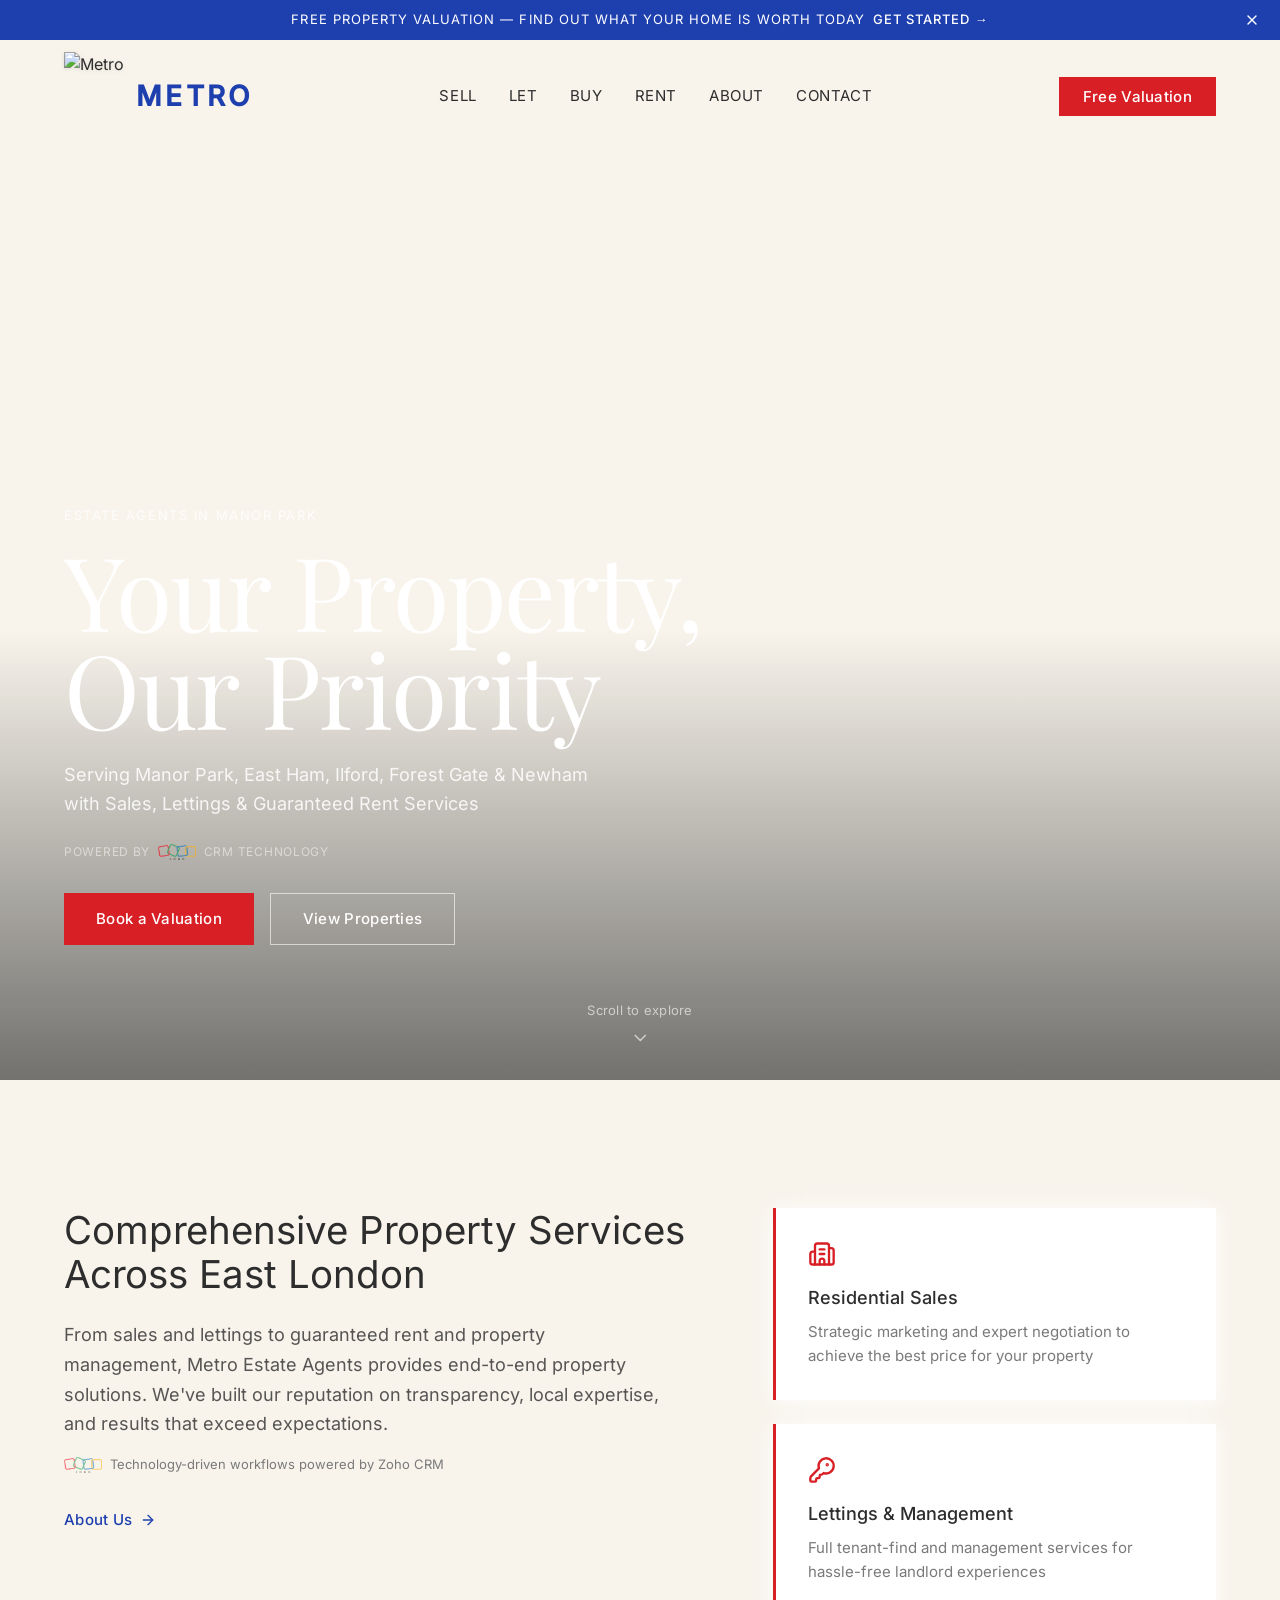
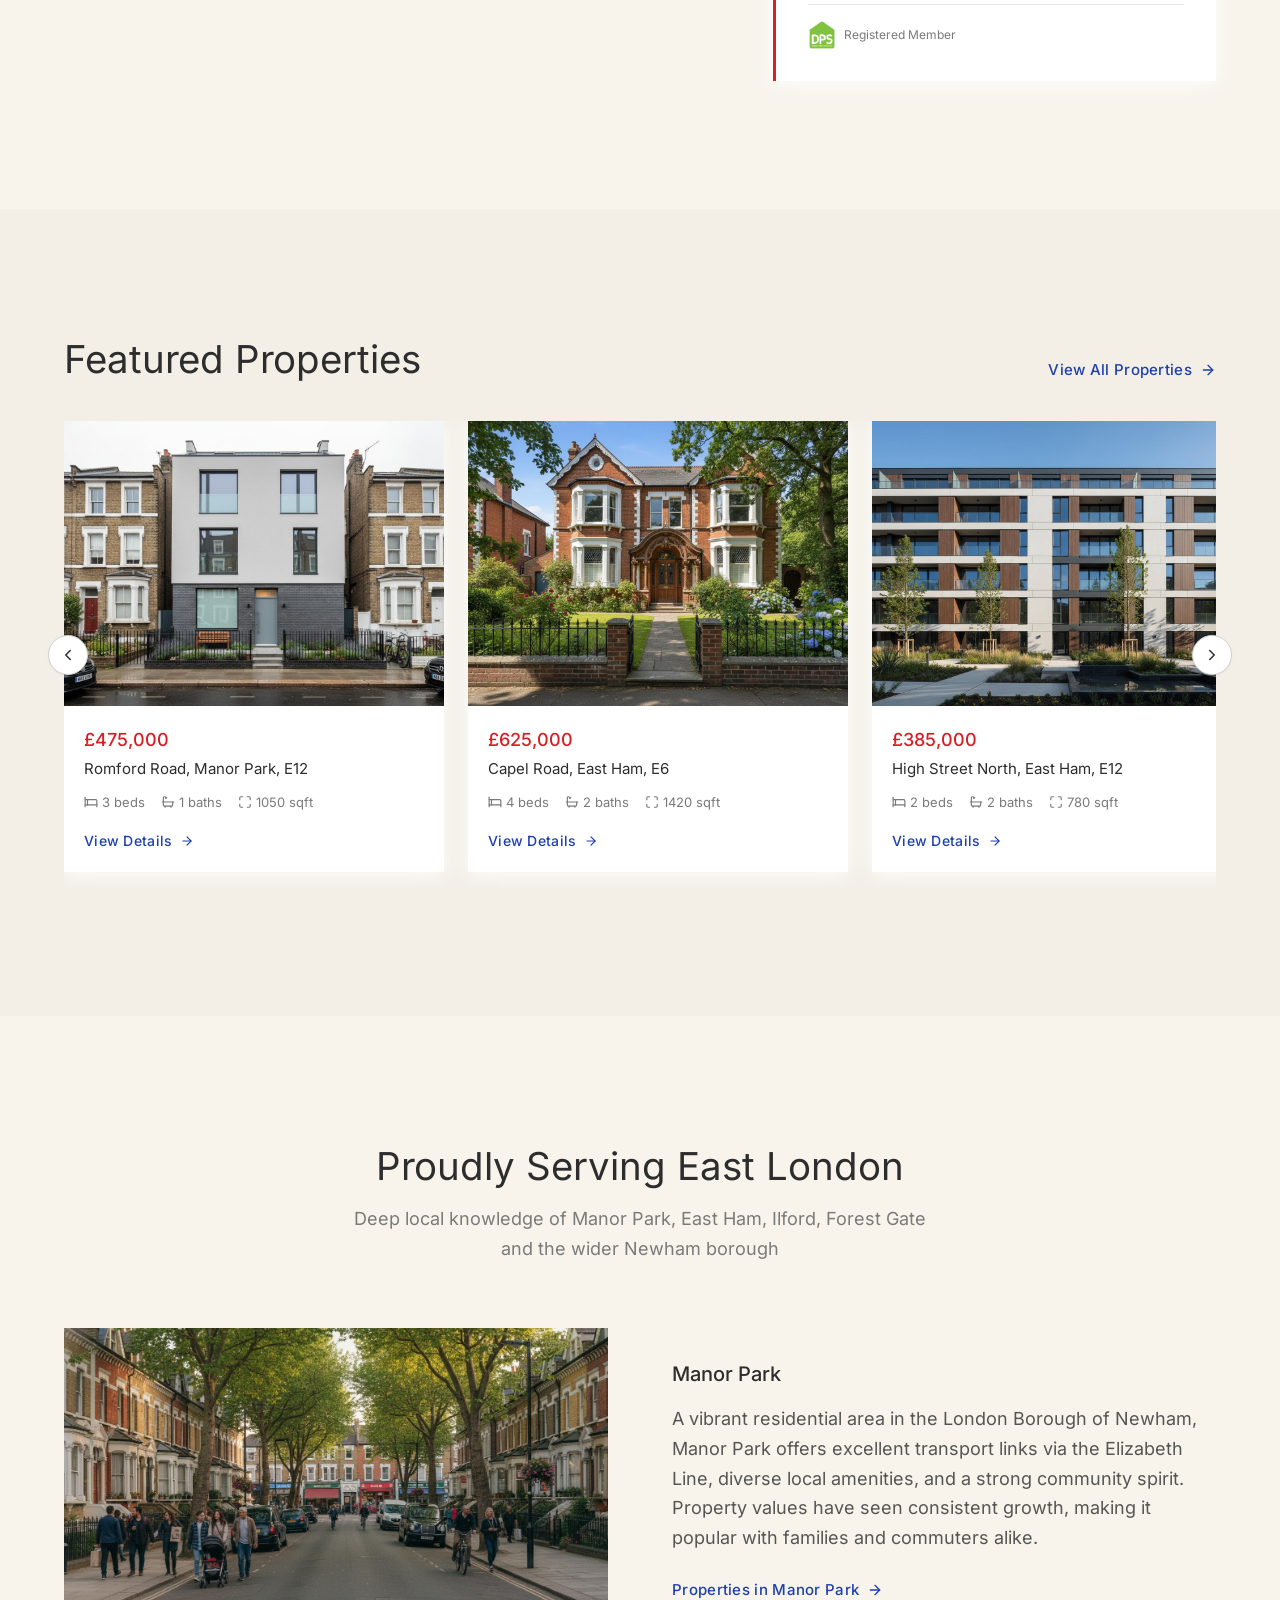
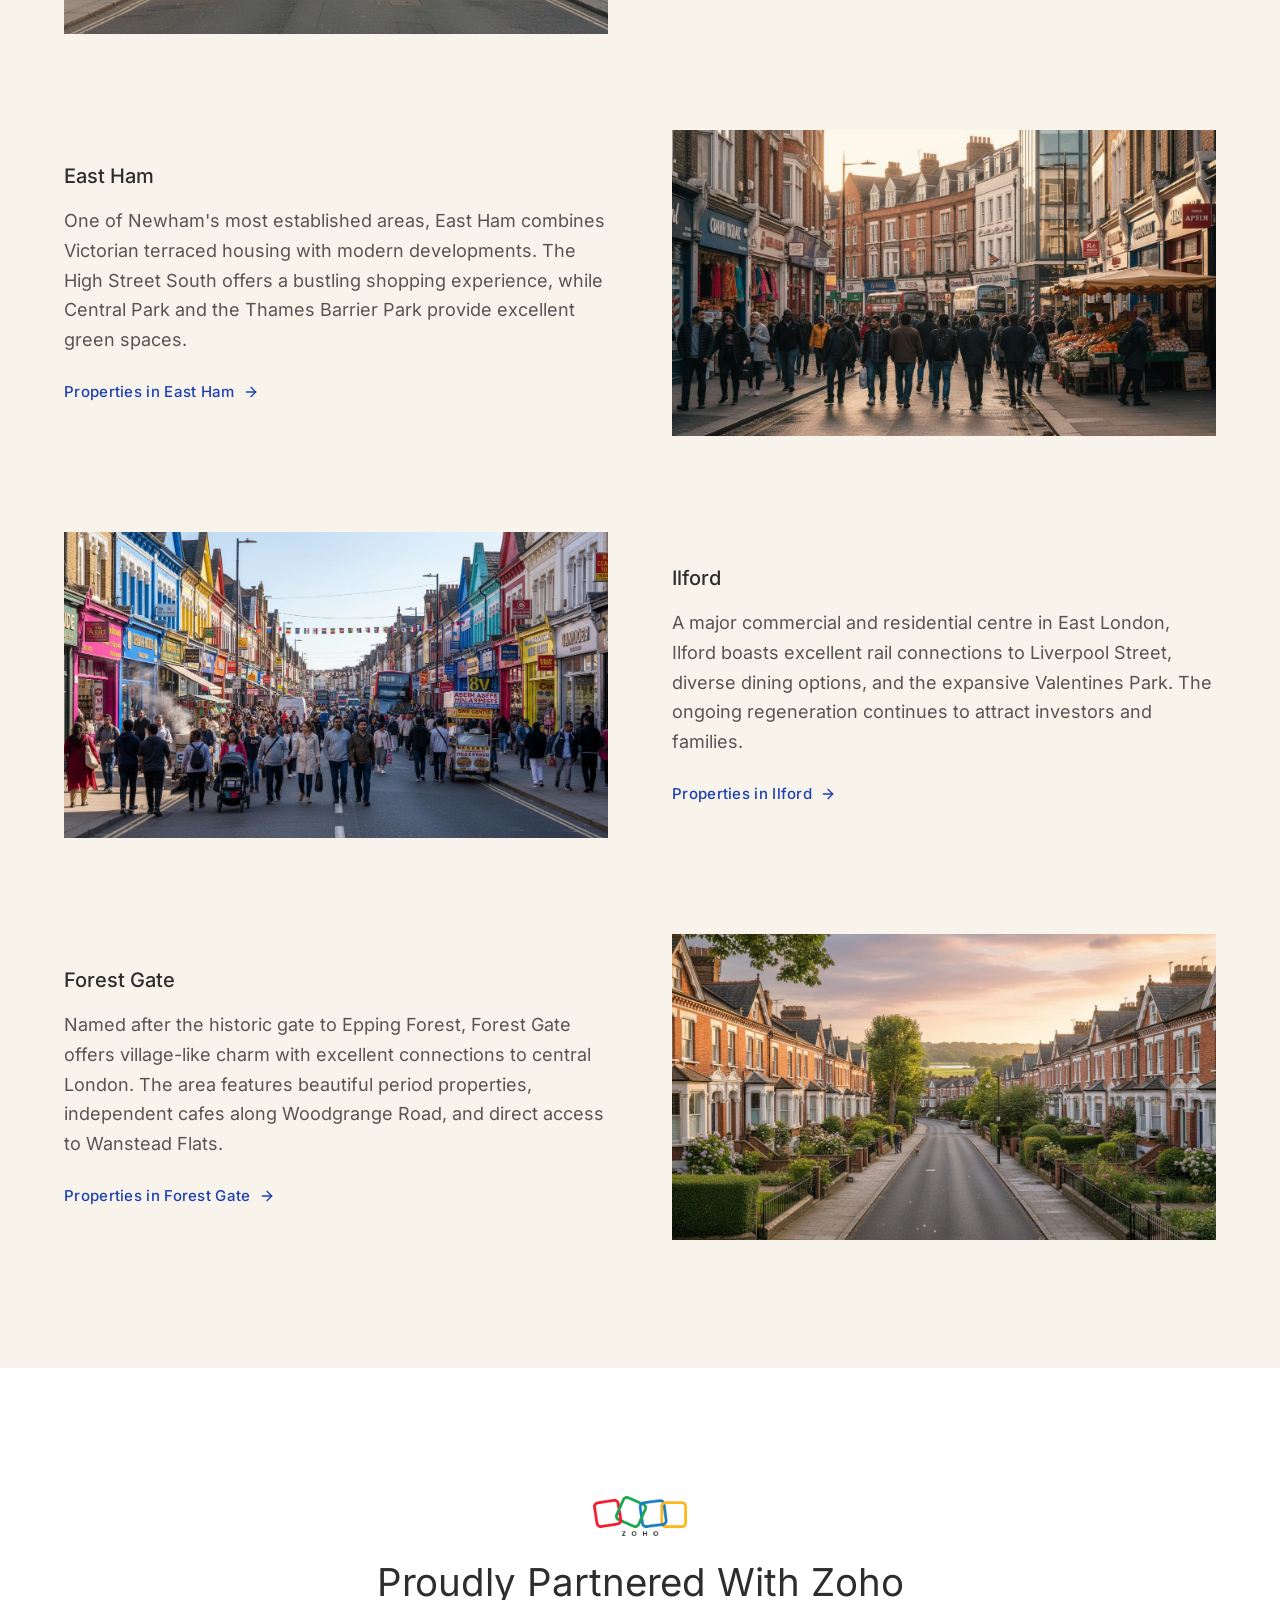
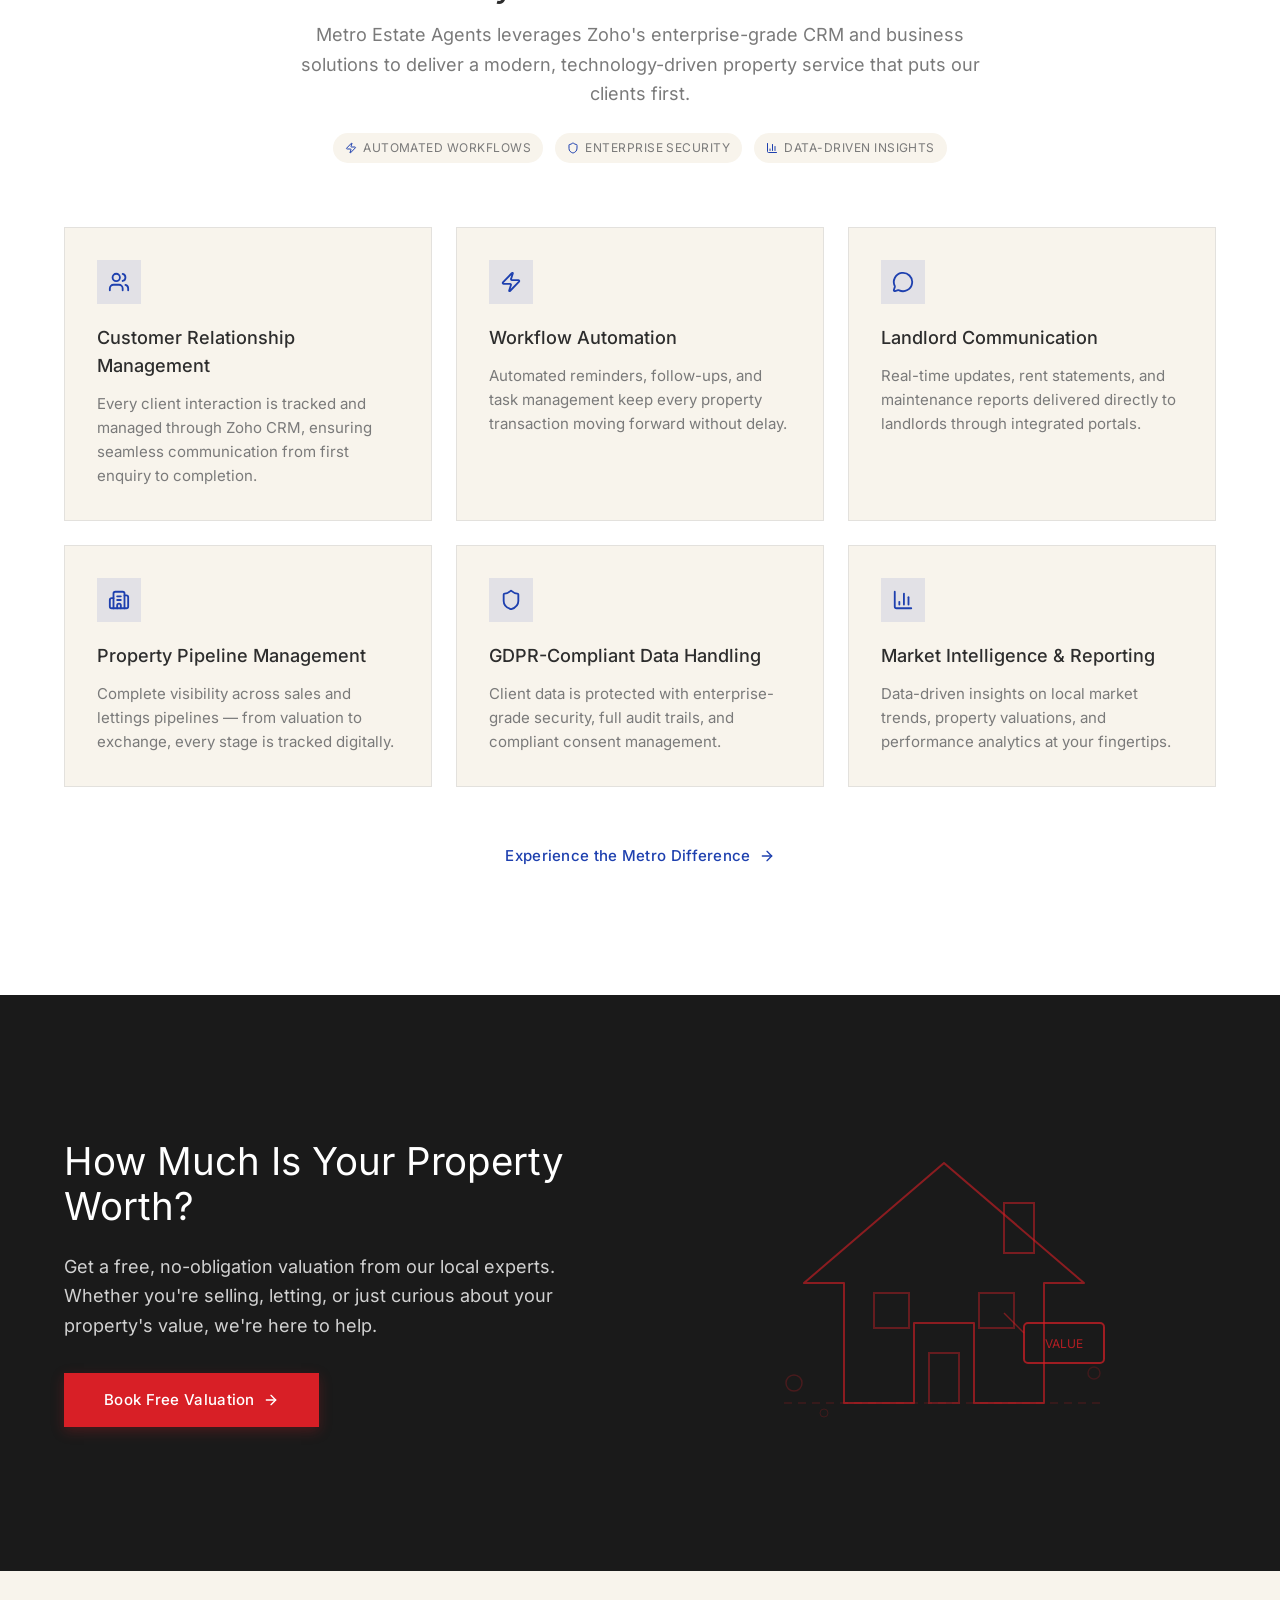
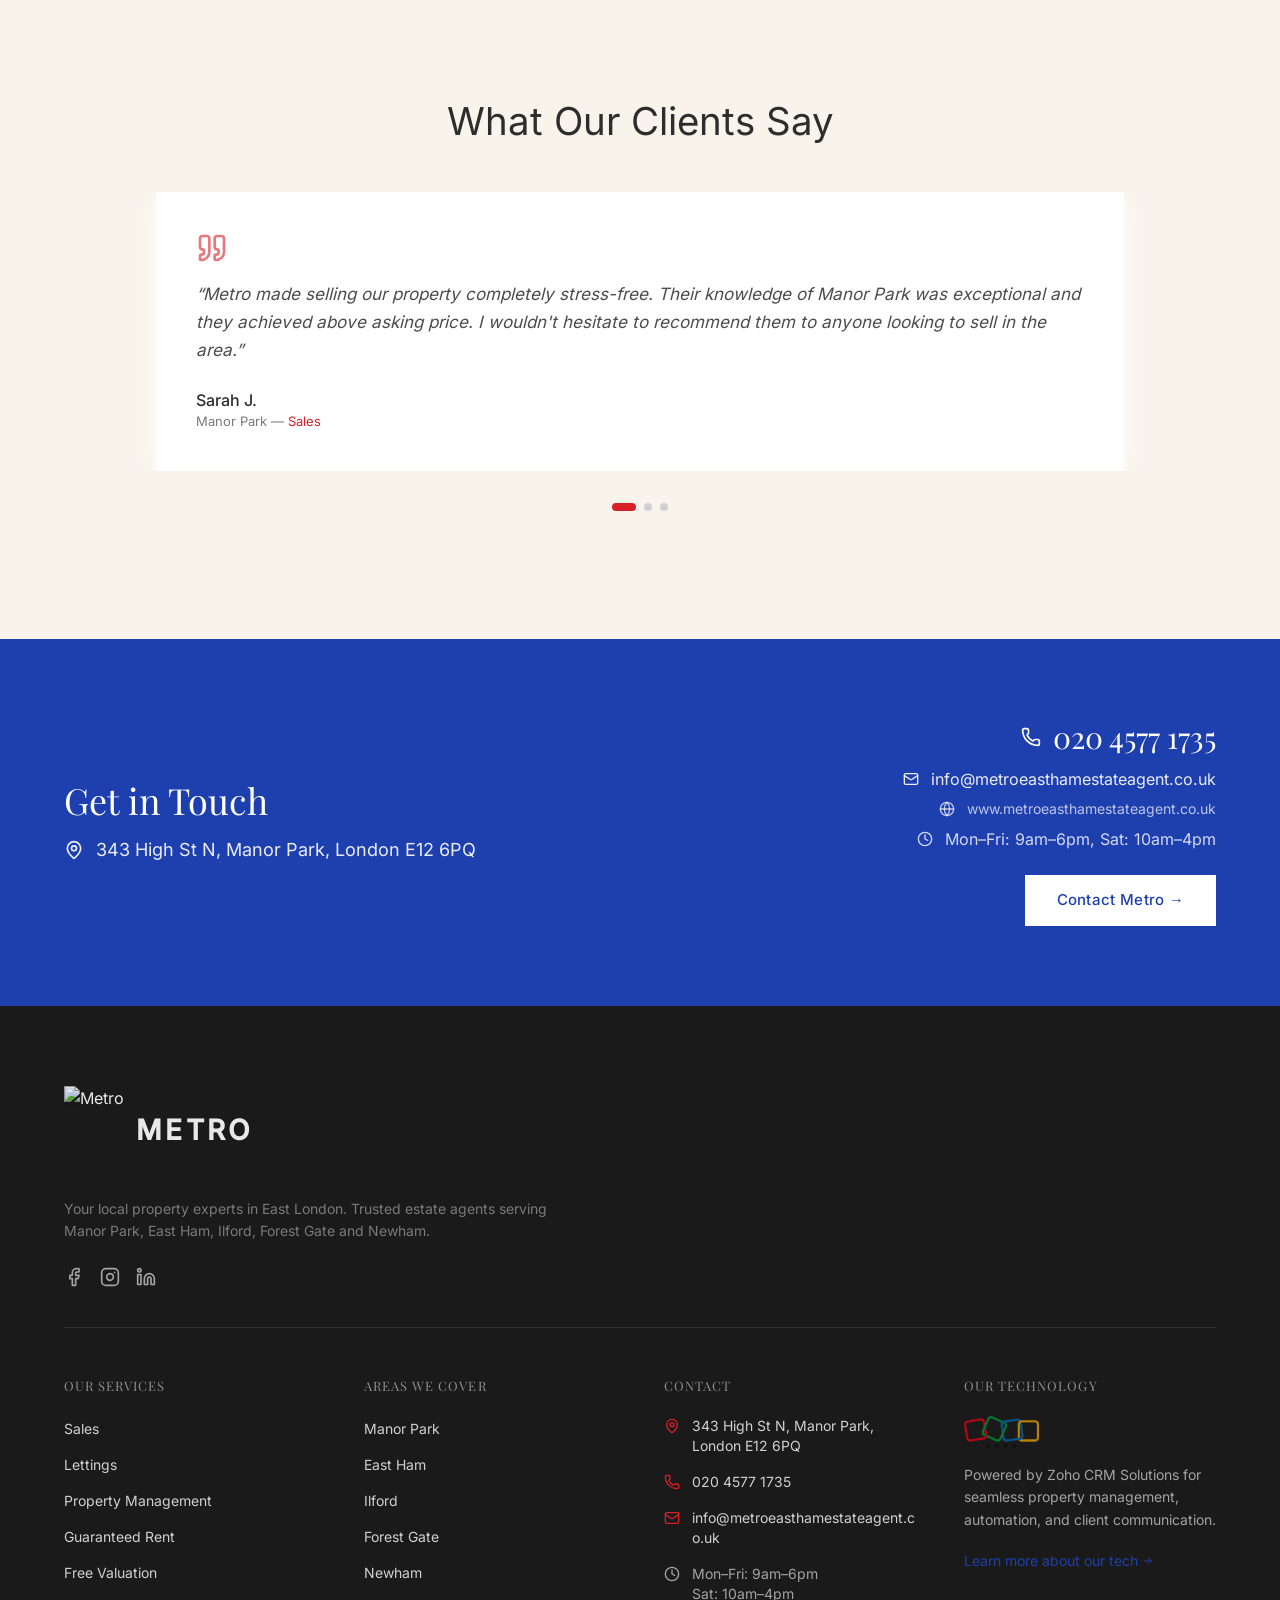
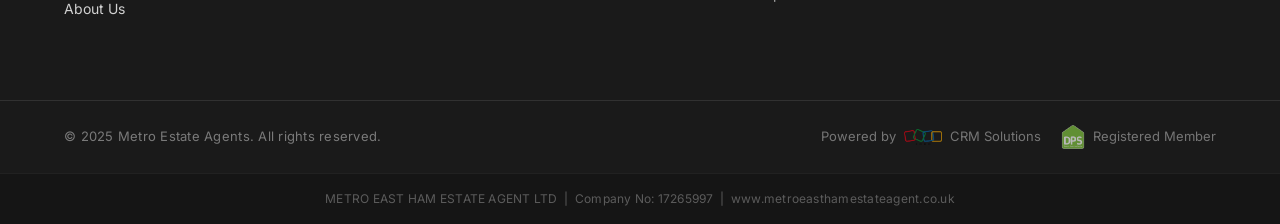
==== commit adfc247f: "Add files via upload" ====
--- a/index.html
+++ b/index.html
@@ -5,7 +5,7 @@
     <meta name="viewport" content="width=device-width, initial-scale=1.0" />
     <title>Metro Estate Agents | www.metroeasthamestateagent.co.uk</title>
     <meta name="description" content="Metro Estate Agents - Guaranteed Rent Specialists serving Manor Park, East Ham, Ilford, Forest Gate & Newham. Sales, Lettings, Property Management." />
-    <script type="module" crossorigin src="./assets/index-DKEzWFRJ.js"></script>
+    <script type="module" crossorigin src="./assets/index-CO7jznvW.js"></script>
     <link rel="stylesheet" crossorigin href="./assets/index-CLXKfXa1.css">
   </head>
   <body>
